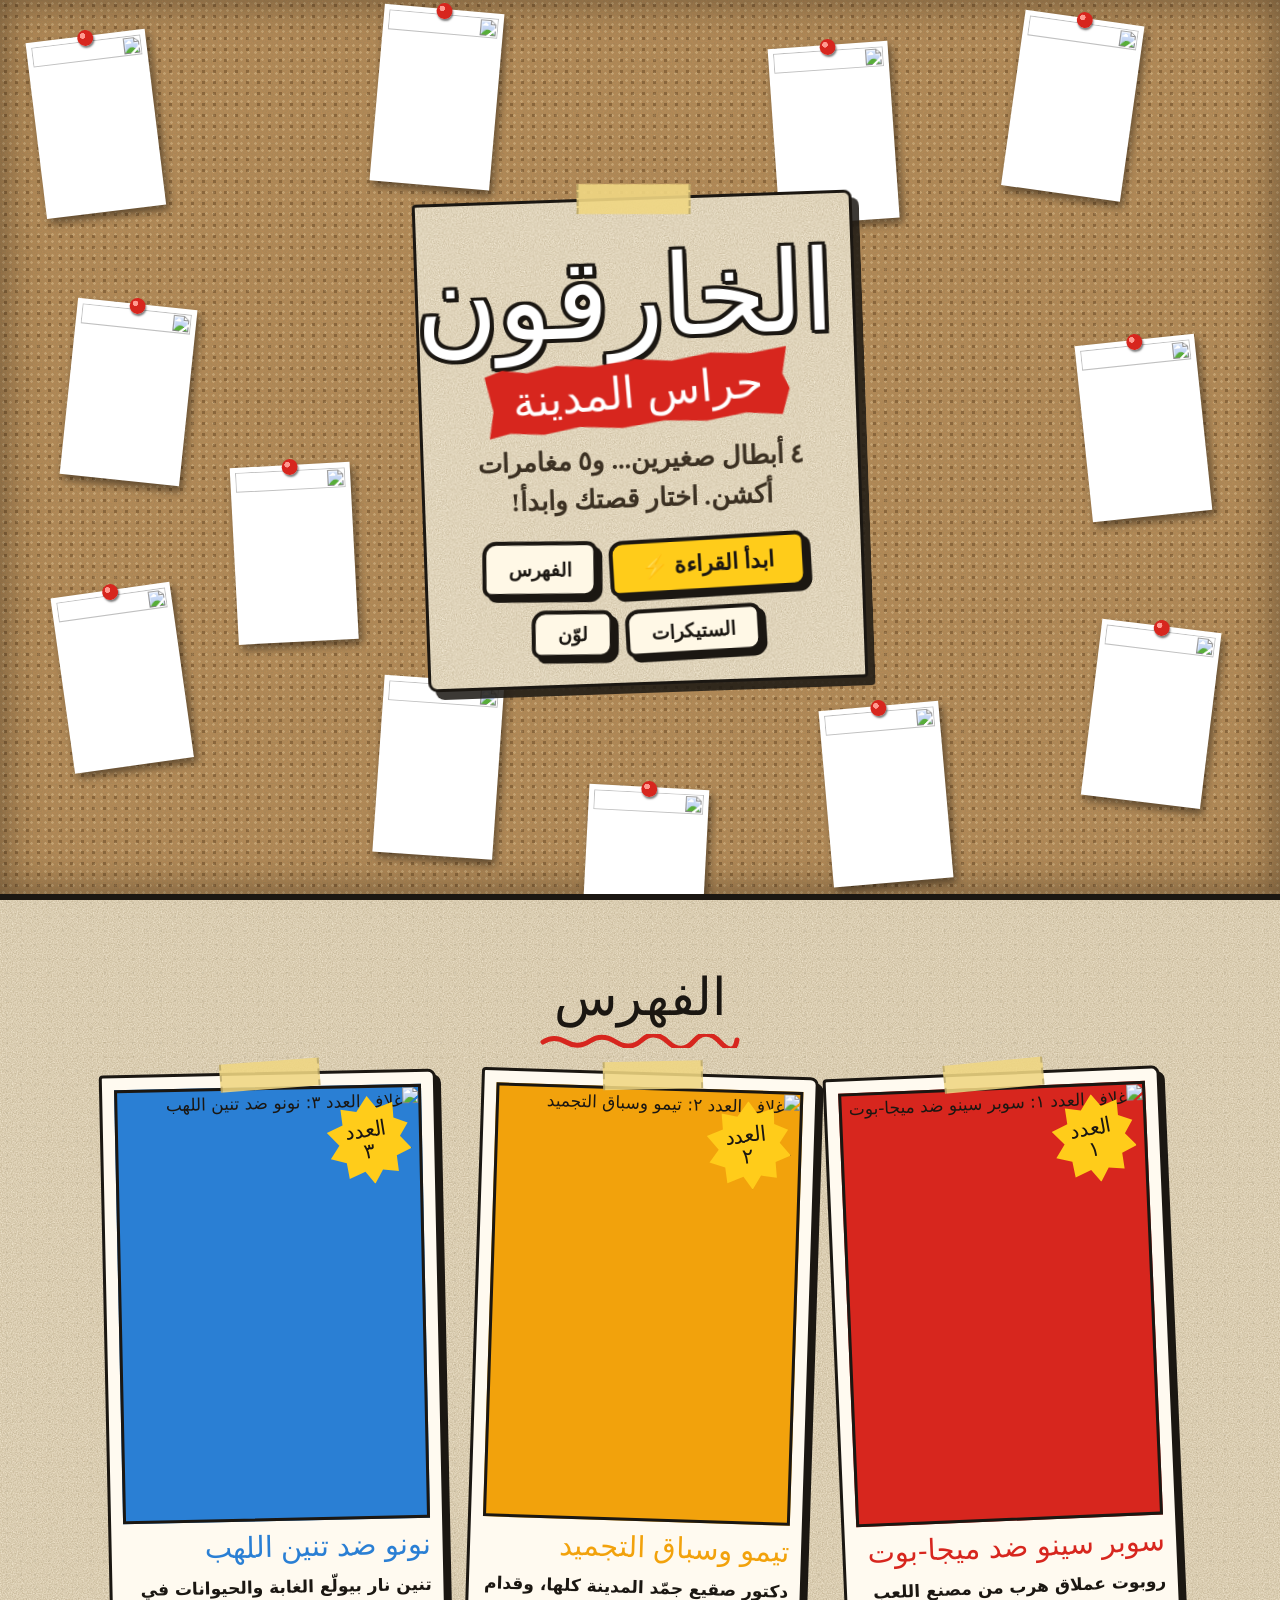
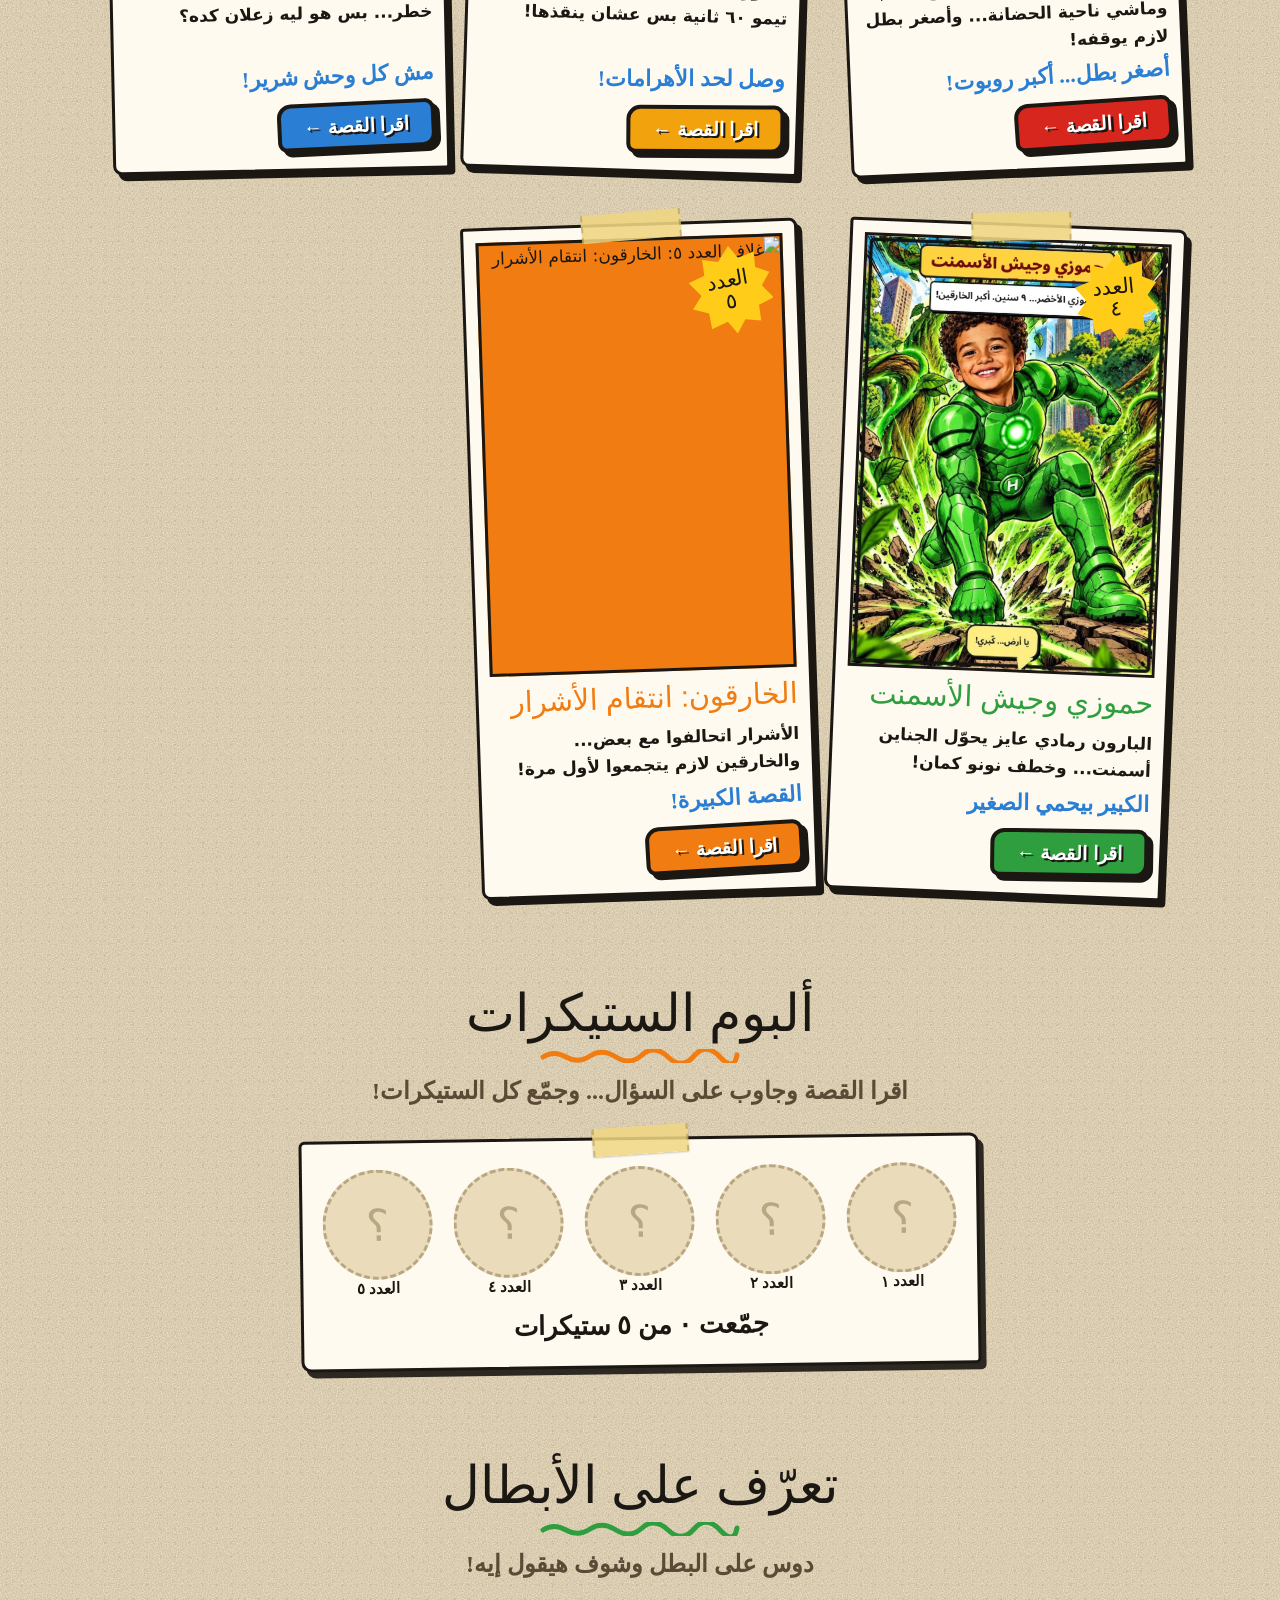
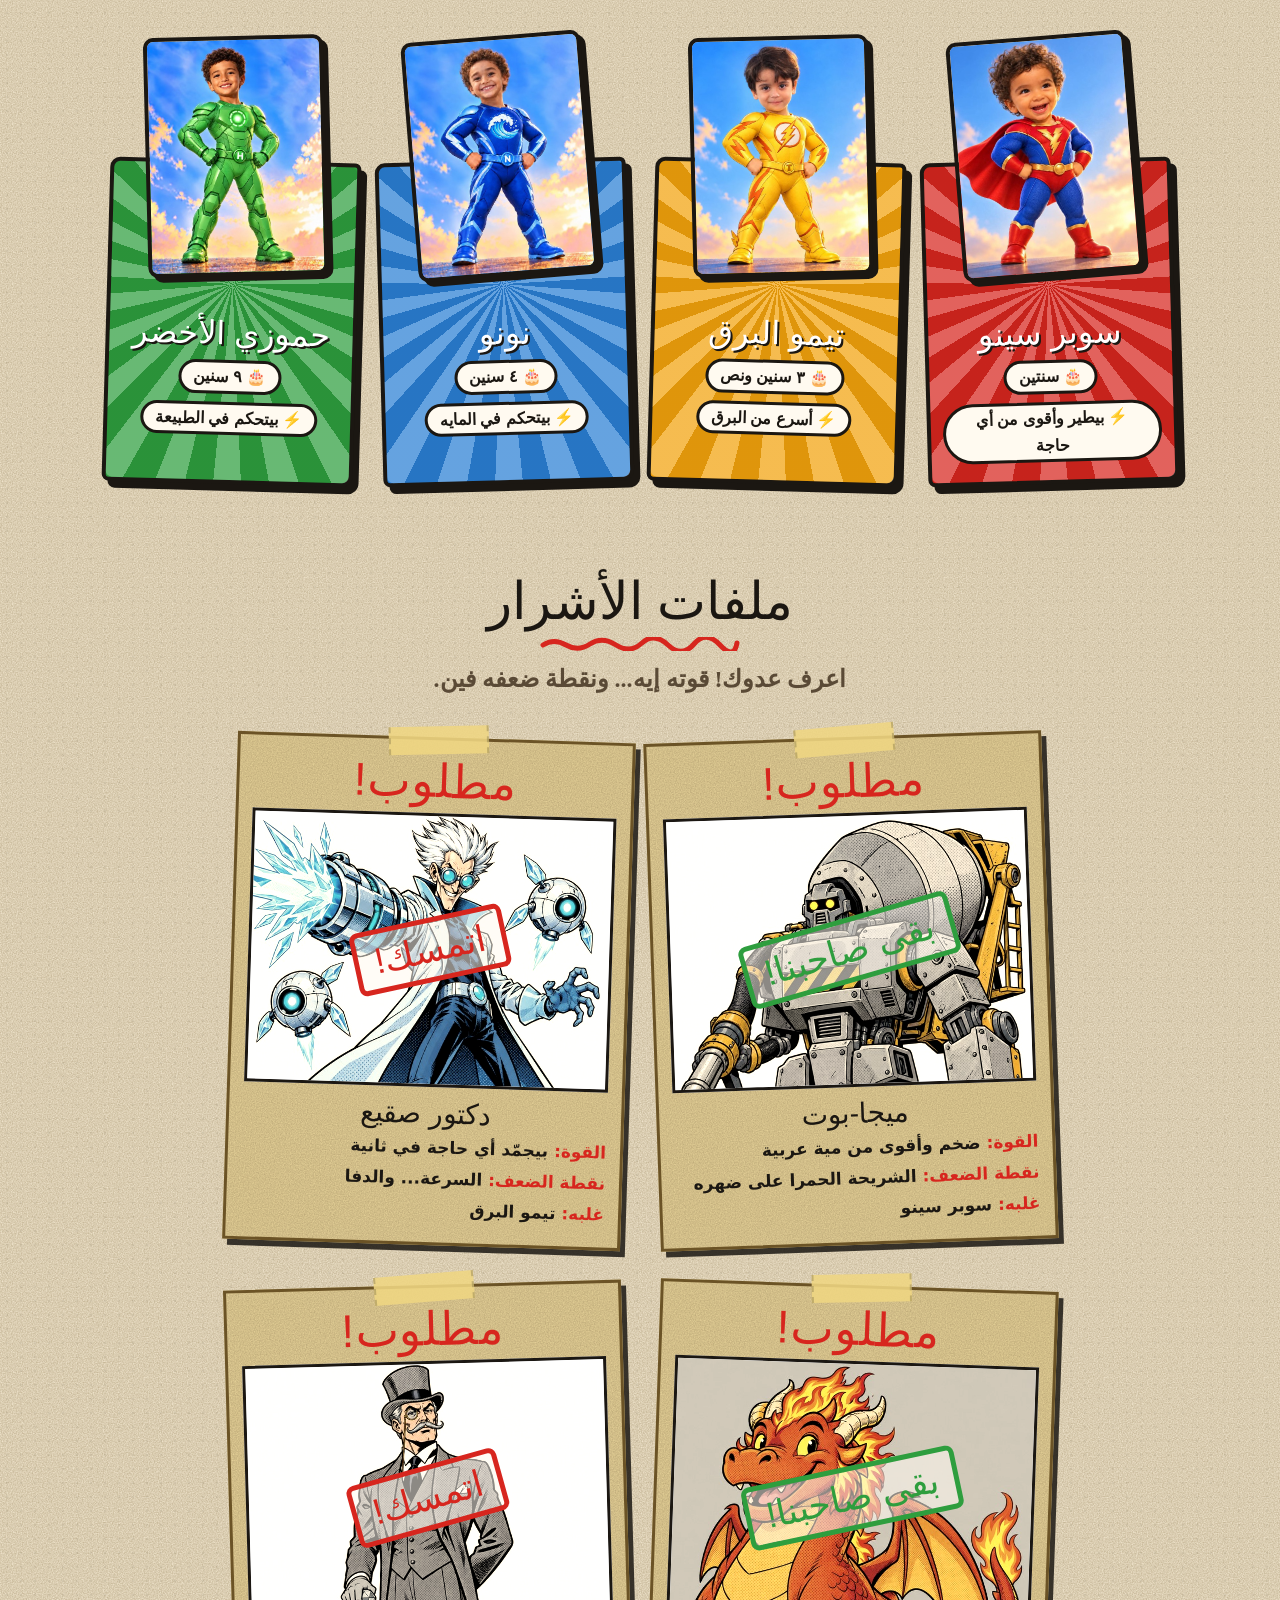
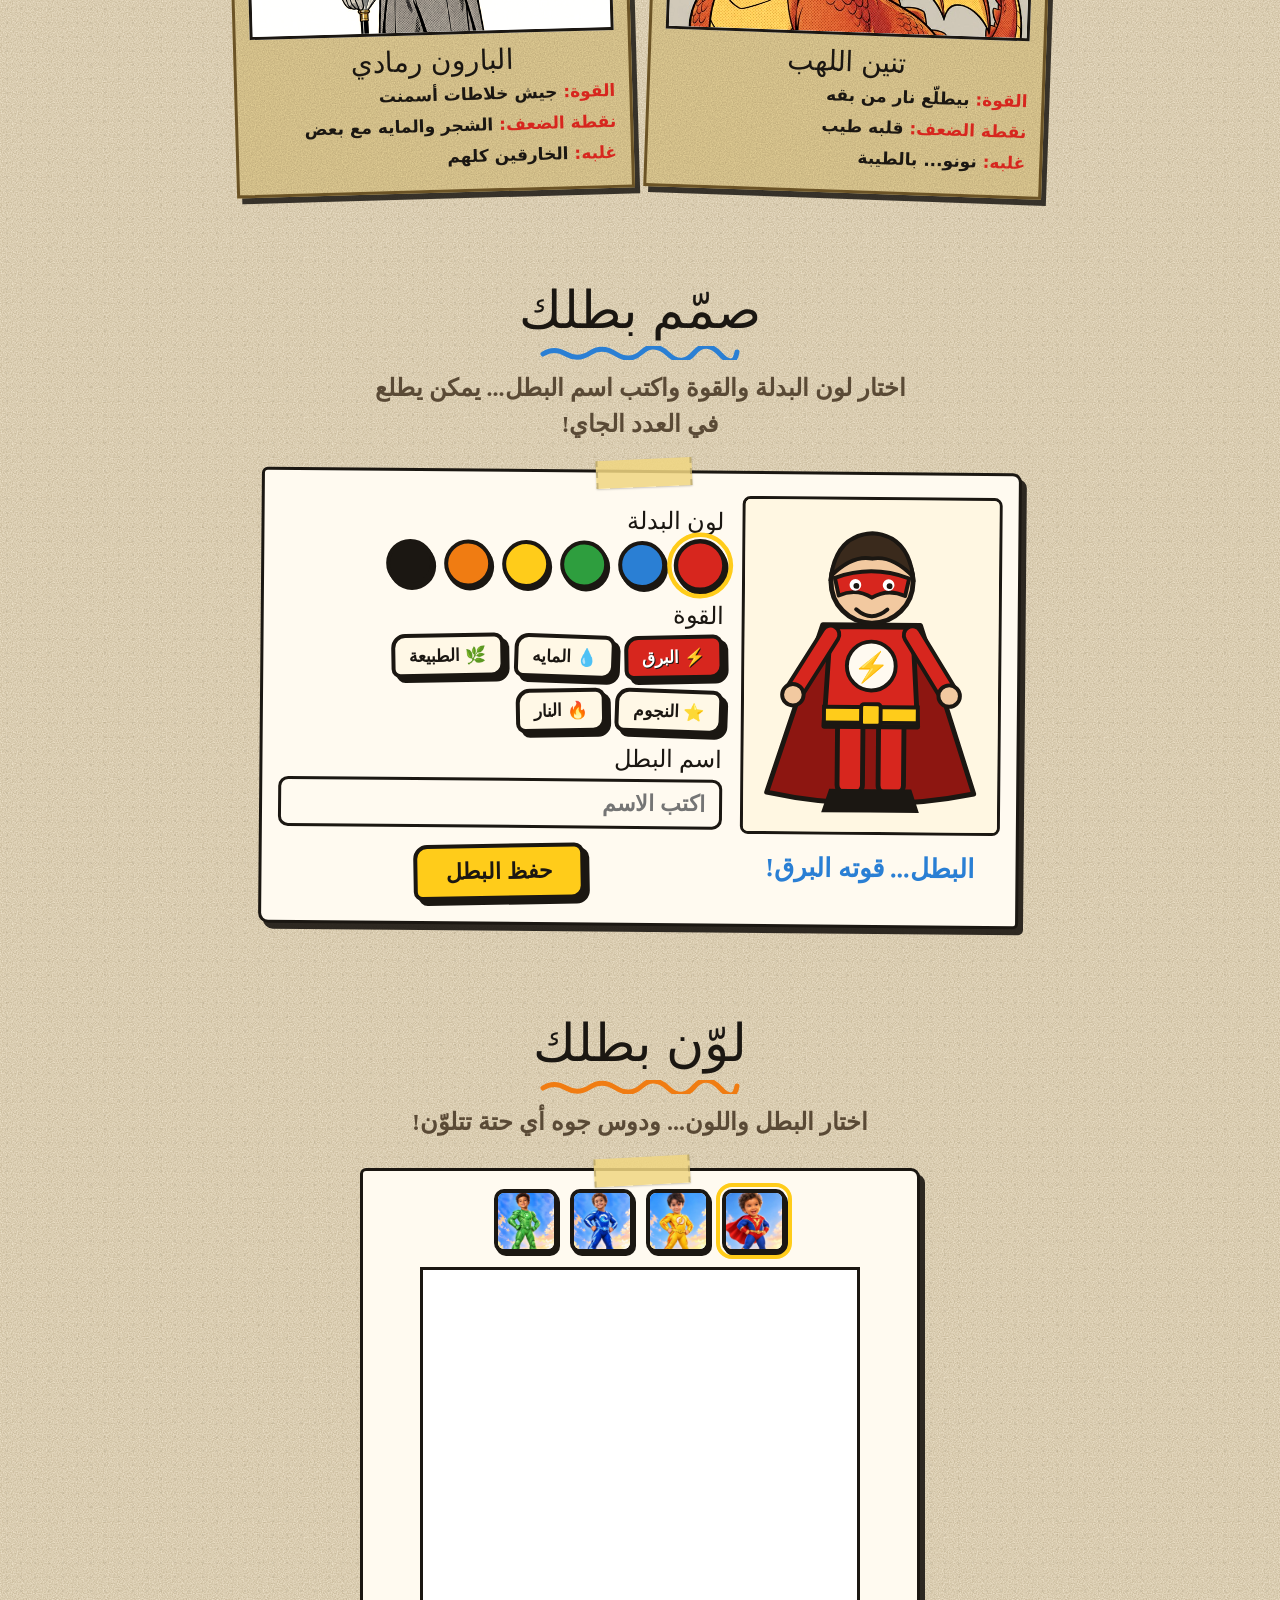
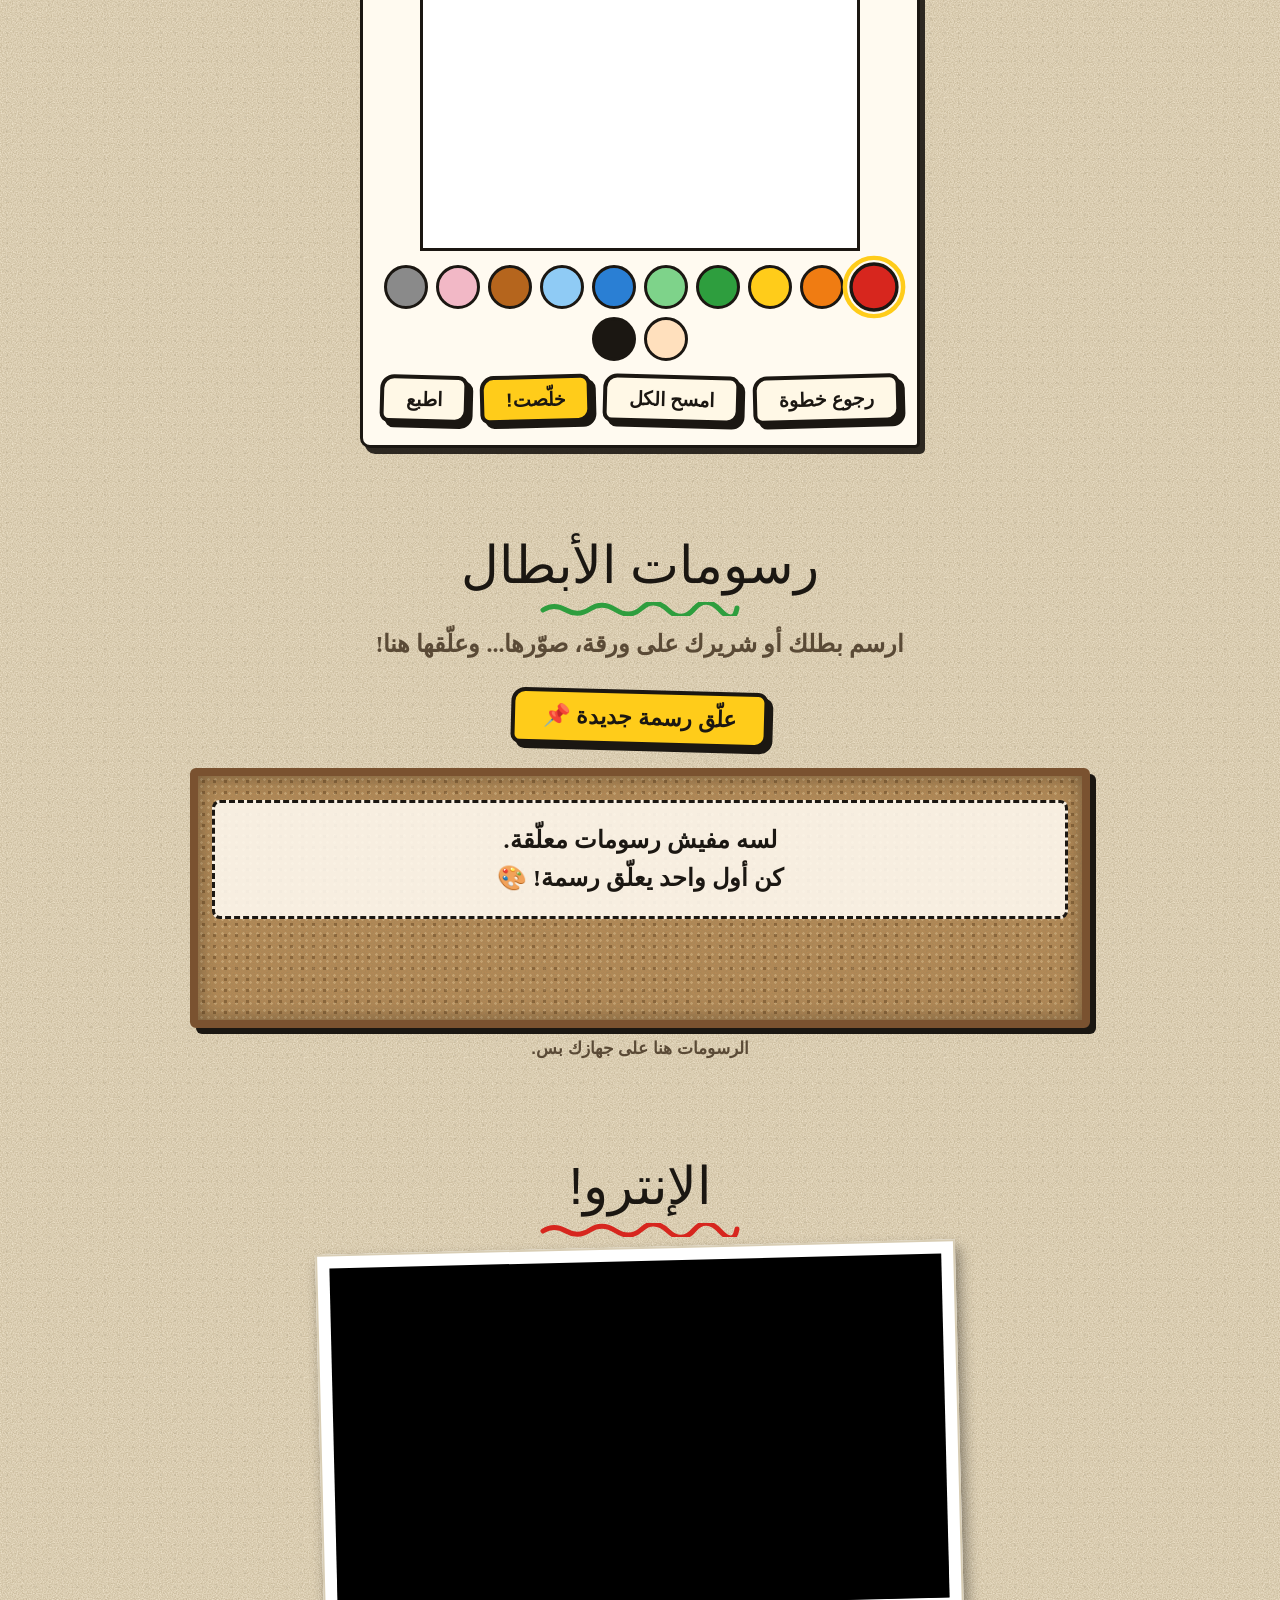
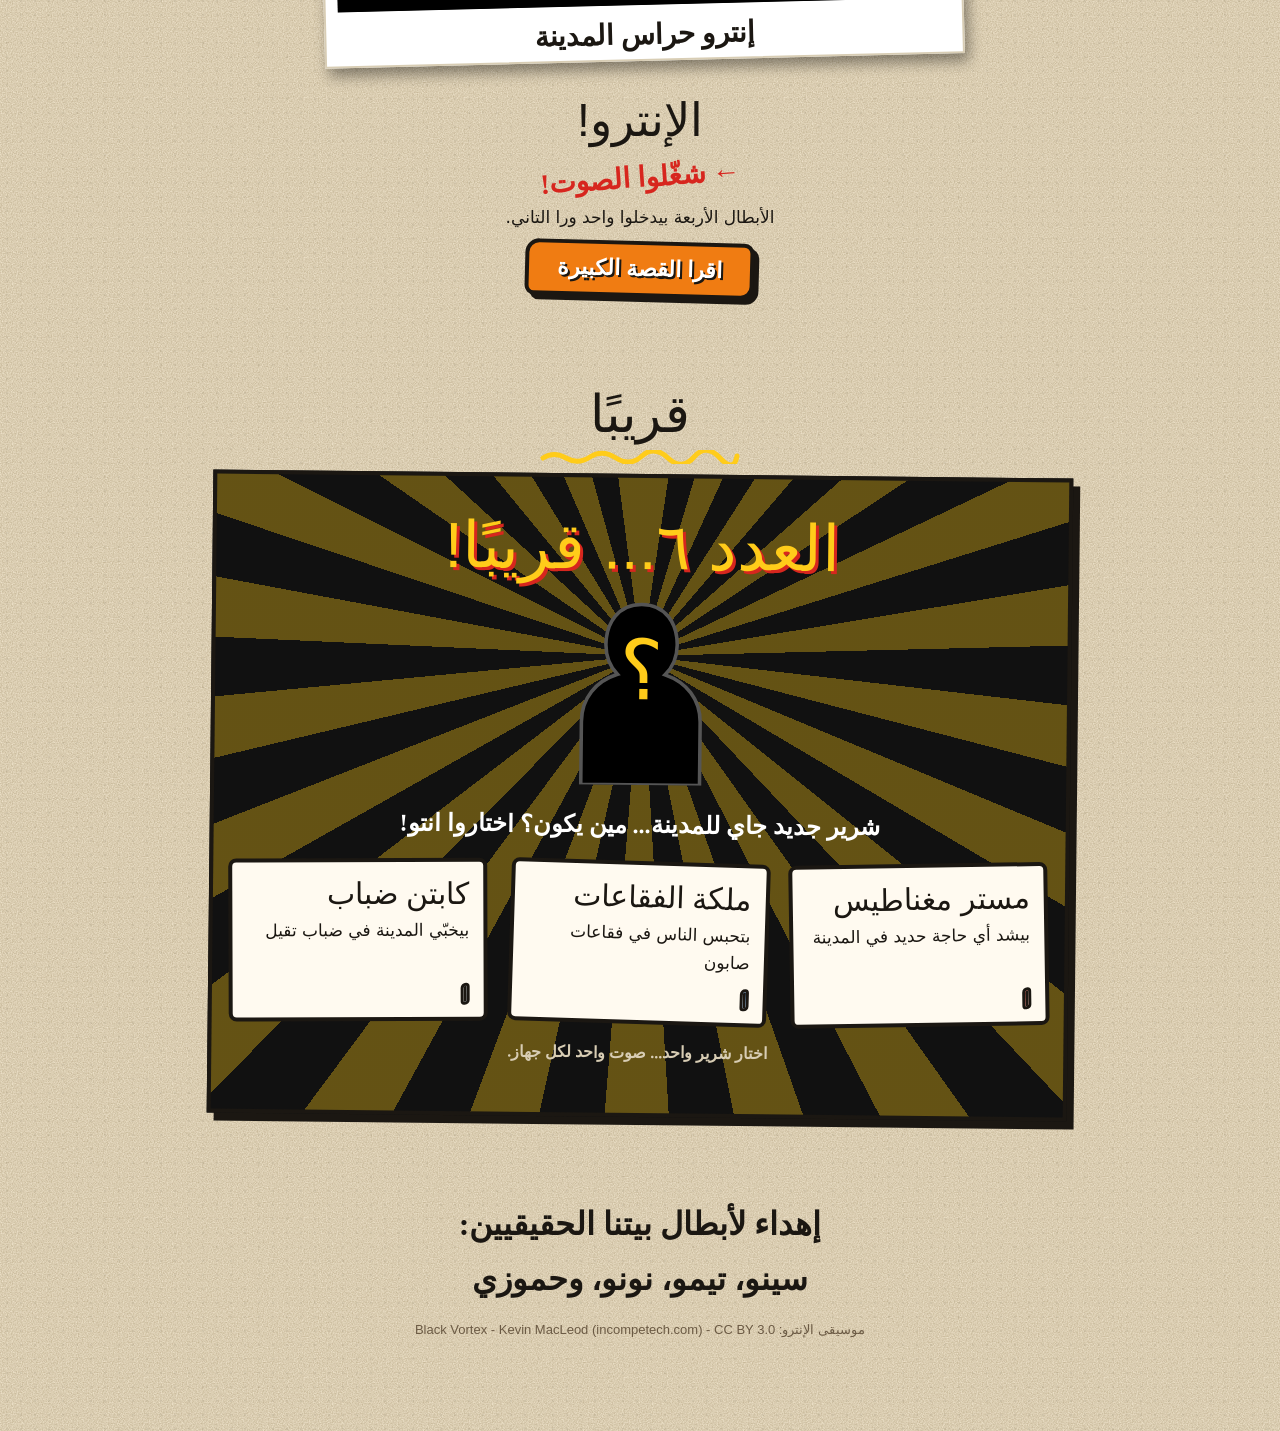
==== index.html @ ff0ba072 "Add cert.js script to index.html" ====
<!doctype html>
<html lang="ar" dir="rtl">
<head>
<meta charset="utf-8">
<meta name="viewport" content="width=device-width, initial-scale=1, viewport-fit=cover">
<title>الخارقون — حراس المدينة</title>
<meta name="description" content="قصص مصوّرة عن الأبطال الخارقين الصغيرين اللي بيحموا المدينة">
<meta name="theme-color" content="#d7261e">
<link rel="manifest" href="/manifest.webmanifest">
<link rel="icon" href="/icon-192.png">
<link rel="apple-touch-icon" href="/apple-touch-icon.png">
<meta name="apple-mobile-web-app-capable" content="yes">
<meta name="mobile-web-app-capable" content="yes">
<meta name="apple-mobile-web-app-title" content="الخارقون">
<meta property="og:title" content="الخارقون — حراس المدينة">
<meta property="og:description" content="٤ أبطال صغيرين... و٥ مغامرات أكشن. اختار قصتك وابدأ!">
<meta property="og:image" content="/assets/poster.jpg">
<link rel="stylesheet" href="/assets/fonts/fonts.css">
<link rel="stylesheet" href="/style.css">
</head>
<body>
<div id="loading" class="sticker-load">بنجهّز القصص...</div>
<div id="app"></div>
<div id="trans" aria-hidden="true"></div>
<div id="modal" class="modal" hidden></div>
<div id="print-area" aria-hidden="true"></div>
<noscript><p style="padding:20px;font:20px sans-serif">الموقع محتاج JavaScript عشان يشتغل.</p></noscript>
<script src="/config.js"></script>
<script src="/app.js"></script>
<script src="/cert.js"></script>
</body>
</html>
---- style.css ----
:root { --paper:#f4e9d2; --ink:#1b1712; --red:#d7261e; --yellow:#ffcc1a; --blue:#2a7fd4; --green:#2e9e3e; --orange:#f07c12; --cork:#b88a55; --c:#d7261e;
  --grain: url("data:image/svg+xml;utf8,<svg xmlns='http://www.w3.org/2000/svg' width='160' height='160'><filter id='n'><feTurbulence type='fractalNoise' baseFrequency='.8' numOctaves='2' stitchTiles='stitch'/><feColorMatrix values='0 0 0 0 .3  0 0 0 0 .22  0 0 0 0 .1  0 0 0 .55 0'/></filter><rect width='160' height='160' filter='url(%23n)'/></svg>"); }
* { box-sizing: border-box; -webkit-tap-highlight-color: transparent; }
html, body { margin: 0; background: var(--paper); }
body { color: var(--ink); font: 500 17px/1.6 'Cairo', system-ui, sans-serif; overflow-x: hidden; direction: rtl; }
#app { position: relative; min-height: 100vh; overflow-x: hidden; background-color: var(--paper); background-image: var(--grain), radial-gradient(rgba(27,23,18,.07) 1.4px, transparent 1.6px); background-size: 160px 160px, 14px 14px; }
h1, h2, h3, p { margin: 0; }
img { display: block; max-width: 100%; height: auto; }
h1, h2, h3, .ttl, .lalezar { font-family: 'Lalezar', 'Cairo', sans-serif; font-weight: 400; }
.hand { font-family: 'Aref Ruqaa', 'Cairo', serif; font-weight: 700; }
.sticker-load { position: fixed; z-index: 9999; left: 50%; top: 40%; transform: translateX(-50%) rotate(-4deg); background: var(--yellow); border: 4px solid var(--ink); box-shadow: 5px 5px 0 var(--ink); padding: 14px 26px; font: 400 28px 'Lalezar', sans-serif; transition: opacity .4s; }
.sticker-load.done { opacity: 0; pointer-events: none; }

/* sticker buttons */
.btn { display: inline-flex; align-items: center; justify-content: center; gap: 6px; min-height: 48px; min-width: 48px; padding: 8px 22px; background: var(--yellow); color: var(--ink); border: 4px solid var(--ink); border-radius: 14px 10px 13px 9px; box-shadow: 5px 5px 0 var(--ink); font: 900 19px 'Cairo', sans-serif; text-decoration: none; cursor: pointer; transform: rotate(-1.5deg); transition: transform .1s, box-shadow .1s; touch-action: manipulation; }
.btn:nth-child(even) { transform: rotate(1.5deg); }
.btn:active { transform: translate(4px, 4px) rotate(0); box-shadow: 1px 1px 0 var(--ink); }
.btn.cream { background: #fff8e6; }
.btn.big { font-size: 22px; min-height: 56px; padding: 10px 28px; }
.btn.col { background: var(--c); color: #fff; text-shadow: 2px 2px 0 var(--ink); }
.btn[disabled] { opacity: .4; cursor: default; }
.btn.sm { min-height: 44px; font-size: 16px; padding: 4px 14px; }

/* common scrapbook */
.sec { position: relative; padding: 64px 16px 20px; max-width: 1100px; margin: 0 auto; }
.sec h2 { text-align: center; font-size: clamp(34px, 9vw, 52px); line-height: 1.3; color: var(--ink); }
.wob { display: block; width: min(220px, 60%); height: 14px; margin: 2px auto 10px; }
.sub { text-align: center; font: 700 clamp(19px, 5vw, 24px)/1.5 'Aref Ruqaa', serif; color: #5a4a36; margin: 0 auto 28px; max-width: 560px; }
.tape, .pin { position: relative; }
.tape::before { content: ''; position: absolute; top: -14px; left: 50%; width: 92px; height: 28px; margin-left: -46px; background: rgba(240, 214, 130, .85); border-left: 2px dashed rgba(0,0,0,.18); border-right: 2px dashed rgba(0,0,0,.18); transform: rotate(-3deg); z-index: 3; box-shadow: 0 1px 2px rgba(0,0,0,.2); }
.pin::after { content: ''; position: absolute; top: -10px; left: 50%; width: 22px; height: 22px; margin-left: -11px; border-radius: 50%; background: radial-gradient(circle at 35% 35%, #ff9a90 0 18%, #d7261e 20% 70%, #7d120d 100%); box-shadow: 2px 3px 3px rgba(0,0,0,.4); z-index: 3; }
.pin.blue::after { background: radial-gradient(circle at 35% 35%, #9cc8f5 0 18%, #2a7fd4 20% 70%, #174a85 100%); }
.paper { background: #fffaf0; border: 3px solid var(--ink); border-radius: 6px 9px 5px 10px; box-shadow: 5px 6px 0 rgba(27,23,18,.9); }
.corkboard { background-color: var(--cork); background-image: radial-gradient(rgba(70,40,10,.35) 1.5px, transparent 2px), radial-gradient(rgba(255,235,190,.25) 1px, transparent 1.6px), var(--grain); background-size: 11px 11px, 7px 7px, 160px 160px; border: 8px solid #7a5230; border-radius: 6px; box-shadow: inset 0 0 20px rgba(0,0,0,.35), 6px 6px 0 var(--ink); }

/* hero */
.hero { position: relative; min-height: 100vh; min-height: 100svh; display: flex; align-items: center; justify-content: center; overflow: hidden; padding: 24px 12px 36px; border-bottom: 6px solid var(--ink); }
.hero.corkboard { border-width: 0 0 6px; border-radius: 0; box-shadow: inset 0 0 40px rgba(0,0,0,.4); }
.poster { position: absolute; width: 120px; background: #fff; padding: 5px 5px 16px; box-shadow: 3px 5px 8px rgba(0,0,0,.45); animation: sway 5s ease-in-out infinite alternate; transform-origin: 50% 8px; }
.poster img { width: 100%; aspect-ratio: 800/1135; object-fit: cover; }
.poster::after { content: ''; position: absolute; top: -6px; left: 50%; width: 16px; height: 16px; margin-left: -8px; border-radius: 50%; background: radial-gradient(circle at 35% 35%, #ff9a90 0 18%, #d7261e 20% 70%, #7d120d 100%); box-shadow: 1px 2px 2px rgba(0,0,0,.5); }
@keyframes sway { from { transform: rotate(var(--r)); } to { transform: rotate(calc(var(--r) + 2.5deg)); } }
.hcard { position: relative; z-index: 2; width: min(100%, 440px); background: #fbf2de; border: 3px solid var(--ink); padding: 34px 18px 26px; text-align: center; transform: rotate(-2deg); box-shadow: 7px 8px 0 rgba(27,23,18,.85); animation: slam .9s cubic-bezier(.2,1.4,.4,1) both; border-radius: 4px 8px 4px 9px; background-image: var(--grain); }
.hcard::before { content: ''; position: absolute; top: -16px; left: 50%; width: 110px; height: 30px; margin-left: -55px; background: rgba(240,214,130,.9); border-left: 2px dashed rgba(0,0,0,.2); border-right: 2px dashed rgba(0,0,0,.2); transform: rotate(2deg); }
@keyframes slam { 0% { transform: scale(3) rotate(-8deg); opacity: 0; } 55% { transform: scale(.92) rotate(-2deg); opacity: 1; } 75% { transform: scale(1.05) rotate(-2deg); } 100% { transform: scale(1) rotate(-2deg); } }
.hcard h1 { font-size: clamp(68px, 22vw, 112px); line-height: 1.15; color: #fff; -webkit-text-stroke: 0; text-shadow: 4px 4px 0 var(--ink), -3px -3px 0 var(--ink), 3px -3px 0 var(--ink), -3px 3px 0 var(--ink), 0 4px 0 var(--ink), 4px 0 0 var(--ink), -4px 0 0 var(--ink), 0 -3px 0 var(--ink); }
.torn { display: inline-block; background: var(--red); color: #fff; padding: 2px 26px 4px; font: 400 clamp(30px, 9vw, 44px)/1.4 'Lalezar', sans-serif; transform: rotate(-3deg); clip-path: polygon(0 8%, 6% 0, 14% 7%, 24% 0, 36% 6%, 50% 0, 62% 7%, 75% 0, 88% 6%, 100% 0, 98% 40%, 100% 62%, 97% 100%, 85% 93%, 72% 100%, 58% 94%, 44% 100%, 30% 93%, 18% 100%, 7% 94%, 0 100%, 2% 60%); margin-top: -4px; }
.tag { margin: 14px 0 20px; font: 700 clamp(21px, 5.6vw, 26px)/1.5 'Aref Ruqaa', serif; color: #3c3123; }
.hbtns { display: flex; flex-wrap: wrap; gap: 14px 12px; justify-content: center; }

/* index cards */
.cards { display: grid; gap: 52px 28px; grid-template-columns: 1fr; padding-top: 14px; max-width: 460px; margin: 0 auto; }
@media (min-width: 700px) { .cards { grid-template-columns: 1fr 1fr; max-width: none; } }
@media (min-width: 1000px) { .cards { grid-template-columns: repeat(3, 1fr); } }
.card { position: relative; background: #fffaf0; border: 3px solid var(--ink); border-radius: 4px 8px 4px 9px; box-shadow: 5px 6px 0 var(--ink); padding: 12px 12px 18px; opacity: 0; transform: translateY(60px) rotate(var(--rot)); transition: opacity .6s, transform .7s cubic-bezier(.2,1.2,.4,1); display: flex; flex-direction: column; gap: 8px; }
.card.in { opacity: 1; transform: rotate(var(--rot)); }
.card::before { content: ''; position: absolute; top: -14px; left: 50%; width: 96px; height: 28px; margin-left: -48px; background: rgba(240,214,130,.88); border-left: 2px dashed rgba(0,0,0,.18); border-right: 2px dashed rgba(0,0,0,.18); transform: rotate(-3deg); z-index: 4; }
.cover { position: relative; border: 3px solid var(--ink); background: var(--c); overflow: hidden; cursor: pointer; }
.cover img { width: 100%; aspect-ratio: 800/1135; object-fit: cover; }
.word { position: absolute; top: 42%; left: 50%; transform: translate(-50%, -50%) scale(0) rotate(-12deg); font: 400 clamp(60px, 18vw, 84px)/1 'Lalezar', sans-serif; color: #fff; text-shadow: 3px 3px 0 var(--ink), -2px -2px 0 var(--ink), 2px -2px 0 var(--ink), -2px 2px 0 var(--ink); white-space: nowrap; pointer-events: none; transition: transform .3s cubic-bezier(.2,1.6,.4,1); }
.cover.pop .word { transform: translate(-50%, -50%) scale(1) rotate(-12deg); }
.starburst { position: absolute; top: 8px; right: 8px; width: 88px; height: 88px; display: flex; align-items: center; justify-content: center; pointer-events: none; z-index: 2; }
.starburst::before { content: ''; position: absolute; inset: 0; background: var(--yellow); clip-path: polygon(50% 0, 61% 14%, 79% 7%, 80% 25%, 96% 31%, 87% 46%, 100% 60%, 83% 68%, 85% 86%, 67% 84%, 58% 100%, 47% 86%, 29% 94%, 26% 76%, 8% 71%, 18% 56%, 4% 41%, 22% 33%, 20% 15%, 38% 18%); filter: drop-shadow(2px 2px 0 var(--ink)); }
.starburst b { position: relative; font: 400 21px/1 'Lalezar', sans-serif; text-align: center; transform: rotate(-8deg); max-width: 58px; }
.stamp-done { position: absolute; bottom: 14px; left: 8px; z-index: 3; color: var(--green); border: 4px solid var(--green); border-radius: 8px; padding: 0 12px; font: 400 28px/1.5 'Lalezar', sans-serif; transform: rotate(-12deg) scale(0); background: rgba(255,250,240,.85); transition: transform .35s cubic-bezier(.2,1.8,.4,1); }
.stamp-done.on { transform: rotate(-12deg) scale(1); }
.card h3 { font-size: 29px; line-height: 1.3; color: var(--c); }
.blurb { font-weight: 700; flex: 1; }
.note { font: 700 22px/1.4 'Aref Ruqaa', serif; color: var(--blue); transform: rotate(-1.5deg); }
.card .btn { align-self: flex-start; }

/* album */
.album { max-width: 680px; margin: 0 auto; padding: 26px 16px 24px; transform: rotate(-.8deg); }
.slots { display: grid; grid-template-columns: repeat(3, 1fr); gap: 14px; justify-items: center; }
@media (min-width: 560px) { .slots { grid-template-columns: repeat(5, 1fr); } }
.slot { width: 100%; max-width: 110px; text-align: center; font: 700 15px 'Cairo', sans-serif; }
.slot .disc { width: 100%; aspect-ratio: 1; border-radius: 50%; border: 3px dashed #b9a784; background: #eadcbb; display: flex; align-items: center; justify-content: center; font: 400 44px 'Lalezar', sans-serif; color: #b9a784; overflow: hidden; position: relative; }
.slot.got .disc { border: 4px solid var(--ink); border-style: solid; background: var(--c); box-shadow: 3px 3px 0 var(--ink); }
.slot.got img { width: 100%; height: 100%; object-fit: cover; object-position: 50% 18%; }
.slot.got.fresh .disc { animation: popin .7s cubic-bezier(.2,1.8,.4,1); }
@keyframes popin { 0% { transform: scale(0) rotate(-40deg); } 100% { transform: none; } }
.prog { text-align: center; font: 700 26px 'Aref Ruqaa', serif; margin-top: 16px; }
.cert { max-width: 720px; margin: 28px auto 0; padding: 12px; background: #fffaf0; border: 4px solid var(--ink); box-shadow: 6px 7px 0 var(--ink); transform: rotate(.8deg); }
.cert-in { border: 3px double var(--red); outline: 2px solid var(--ink); outline-offset: -9px; padding: 28px 16px 24px; text-align: center; position: relative; }
.cert h3 { font-size: 38px; color: var(--red); }
.cert p { font: 700 22px/1.7 'Aref Ruqaa', serif; }
.cert input { display: block; margin: 8px auto; width: min(100%, 360px); font: 700 34px 'Aref Ruqaa', serif; text-align: center; border: 0; border-bottom: 3px dashed var(--ink); background: transparent; color: var(--blue); min-height: 54px; }
.cglogo { width: fit-content; margin: 14px auto 8px; display: flex; align-items: stretch; background: var(--ink); padding: 12px 16px; box-shadow: 4px 4px 0 rgba(27,23,18,.25); transform: rotate(-1.2deg); }
.cglogo-w { display: flex; align-items: center; font: 400 46px/1.15 'Lalezar', sans-serif; color: #fff; border-top: 3px solid #fff; border-bottom: 3px solid #fff; padding: 0 6px; }
.cglogo-b { display: flex; align-items: center; font: 400 26px/1.15 'Lalezar', sans-serif; color: #fff; background: var(--red); padding: 0 10px; margin-inline-start: 12px; }

/* heroes */
.heroes { display: grid; gap: 150px 22px; grid-template-columns: 1fr; padding-top: 150px; max-width: 420px; margin: 0 auto; }
@media (min-width: 700px) { .heroes { grid-template-columns: 1fr 1fr; max-width: none; } }
@media (min-width: 1000px) { .heroes { grid-template-columns: repeat(4, 1fr); } }
.hc { position: relative; display: flex; flex-direction: column; align-items: center; gap: 8px; padding: 150px 12px 18px; background: var(--c); border: 4px solid var(--ink); border-radius: 10px 6px 11px 7px; box-shadow: 6px 7px 0 var(--ink); color: #fff; font: inherit; cursor: pointer; text-align: center; min-height: 220px; overflow: visible; }
.hc:nth-child(odd) { transform: rotate(-1.6deg); } .hc:nth-child(even) { transform: rotate(1.6deg); }
.rays { position: absolute; inset: 0; border-radius: 6px; overflow: hidden; background: repeating-conic-gradient(from 0deg at 50% 38%, rgba(255,255,255,.28) 0 8deg, rgba(0,0,0,.08) 8deg 16deg); }
.himg { position: absolute; top: -128px; left: 50%; width: 180px; margin-left: -90px; aspect-ratio: 560/746; object-fit: cover; border: 4px solid var(--ink); border-radius: 10px; box-shadow: 5px 5px 0 var(--ink); background: #fff; transform: rotate(-3deg); transition: transform .3s; }
.hc.on .himg { animation: jump .7s; }
@keyframes jump { 0%,100% { transform: translateY(0) rotate(-3deg); } 40% { transform: translateY(-30px) rotate(4deg) scale(1.05); } }
.bubble { position: absolute; top: -178px; left: 50%; z-index: 4; transform: translate(-50%, 8px) scale(0); transform-origin: bottom center; background: #fff; color: var(--ink); border: 3px solid var(--ink); border-radius: 50% 48% 52% 46% / 60% 55% 45% 50%; padding: 6px 18px; font: 700 22px/1.3 'Aref Ruqaa', serif; white-space: nowrap; box-shadow: 3px 4px 0 var(--ink); transition: transform .25s cubic-bezier(.2,1.6,.4,1); }
.bubble::after { content: ''; position: absolute; bottom: -14px; left: 50%; margin-left: -8px; border: 8px solid transparent; border-top: 14px solid var(--ink); }
.hc.on .bubble { transform: translate(-50%, 0) scale(1); }
.hname { position: relative; font: 400 32px/1.2 'Lalezar', sans-serif; text-shadow: 2px 2px 0 var(--ink); }
.chip { position: relative; background: #fffaf0; color: var(--ink); border: 3px solid var(--ink); border-radius: 999px; padding: 0 12px; font: 700 16px/1.7 'Cairo', sans-serif; }

/* villains */
.wanted-grid { display: grid; gap: 40px 24px; grid-template-columns: 1fr; max-width: 420px; margin: 0 auto; padding-top: 12px; }
@media (min-width: 700px) { .wanted-grid { grid-template-columns: 1fr 1fr; max-width: 820px; } }
.wanted { position: relative; padding: 16px 14px 18px; background: #e8d49a; background-image: var(--grain); border: 3px solid #6b5326; box-shadow: 5px 6px 0 rgba(27,23,18,.85); transform: rotate(var(--rot)); text-align: center; }
.wanted::before { content: ''; position: absolute; top: -14px; left: 50%; width: 96px; height: 28px; margin-left: -48px; background: rgba(240,214,130,.88); border-left: 2px dashed rgba(0,0,0,.18); border-right: 2px dashed rgba(0,0,0,.18); transform: rotate(-3deg); z-index: 4; }
.wanted h3 { font-size: 46px; line-height: 1.1; color: var(--red); letter-spacing: 1px; }
.pic { position: relative; border: 3px solid var(--ink); margin: 6px 0 10px; overflow: hidden; background: #fff; }
.pic img { width: 100%; aspect-ratio: 4/3; object-fit: cover; filter: sepia(.35) contrast(1.05); }
.vstamp { position: absolute; left: 50%; top: 50%; transform: translate(-50%, -50%) rotate(-14deg) scale(0); border: 5px solid; border-radius: 8px; padding: 0 16px; font: 400 36px/1.5 'Lalezar', sans-serif; white-space: nowrap; background: rgba(255,250,240,.55); transition: transform .4s cubic-bezier(.2,1.8,.4,1); }
.wanted.in .vstamp { transform: translate(-50%, -50%) rotate(-14deg) scale(1); }
.vstamp.g { color: var(--green); border-color: var(--green); } .vstamp.r { color: var(--red); border-color: var(--red); }
.wanted h4 { margin: 0; font: 400 28px 'Lalezar', sans-serif; }
.vrow { text-align: right; font-weight: 700; margin-top: 4px; }
.vrow span { color: var(--red); font-weight: 900; }

/* designer */
.designer { display: grid; gap: 18px; max-width: 760px; margin: 0 auto; padding: 22px 16px; transform: rotate(.5deg); }
@media (min-width: 680px) { .designer { grid-template-columns: 260px 1fr; align-items: start; } }
.dview { text-align: center; }
.dview svg { width: min(260px, 70vw); height: auto; background: #fff7e2; border: 3px solid var(--ink); border-radius: 8px; }
.dline { font: 700 26px/1.4 'Aref Ruqaa', serif; color: var(--blue); margin-top: 8px; min-height: 40px; }
.dctl h4 { margin: 12px 0 6px; font: 400 24px 'Lalezar', sans-serif; }
.sw { display: flex; flex-wrap: wrap; gap: 10px; }
.sw button { width: 48px; height: 48px; border-radius: 50%; border: 4px solid var(--ink); box-shadow: 2px 3px 0 var(--ink); cursor: pointer; padding: 0; }
.sw button.on { outline: 4px solid var(--yellow); outline-offset: 2px; transform: scale(1.1); }
.pw { display: flex; flex-wrap: wrap; gap: 10px; }
.pw .btn { font-size: 17px; }
.pw .btn.on { background: var(--red); color: #fff; text-shadow: 1px 1px 0 var(--ink); }
.field { width: 100%; min-height: 50px; font: 700 22px 'Cairo', sans-serif; padding: 6px 14px; border: 3px solid var(--ink); border-radius: 10px; background: #fffaf0; color: var(--ink); }

/* coloring */
.colwrap { max-width: 560px; margin: 0 auto; padding: 18px 14px 22px; }
.thumbs { display: flex; gap: 12px; justify-content: center; margin-bottom: 14px; flex-wrap: wrap; }
.thumbs button { width: 64px; height: 64px; padding: 0; border: 4px solid var(--ink); border-radius: 10px; background: #fff; cursor: pointer; overflow: hidden; box-shadow: 2px 3px 0 var(--ink); }
.thumbs button.on { outline: 4px solid var(--yellow); outline-offset: 2px; }
.thumbs img { width: 100%; height: 100%; object-fit: cover; object-position: 50% 15%; }
.canv { width: 100%; max-width: 440px; margin: 0 auto 14px; display: block; border: 3px solid var(--ink); background: #fff; touch-action: manipulation; cursor: crosshair; }
.crayons { display: flex; flex-wrap: wrap; gap: 8px; justify-content: center; margin-bottom: 14px; }
.crayons button { width: 44px; height: 44px; border-radius: 50%; border: 3px solid var(--ink); padding: 0; cursor: pointer; }
.crayons button.on { outline: 4px solid var(--yellow); outline-offset: 2px; transform: scale(1.12); }
.row { display: flex; flex-wrap: wrap; gap: 12px; justify-content: center; }

/* drawings */
.board { padding: 24px 14px 30px; min-height: 260px; max-width: 900px; margin: 0 auto; display: grid; gap: 30px 18px; grid-template-columns: repeat(2, 1fr); align-content: start; }
@media (min-width: 700px) { .board { grid-template-columns: repeat(3, 1fr); } }
.dr { position: relative; background: #fff; padding: 7px 7px 10px; box-shadow: 3px 5px 8px rgba(0,0,0,.45); transform: rotate(var(--rot)); }
.dr img { width: 100%; aspect-ratio: 1; object-fit: cover; background: #eee; }
.dr .btn { margin-top: 6px; width: 100%; min-height: 44px; font-size: 15px; padding: 2px 8px; }
.empty { grid-column: 1/-1; text-align: center; font: 700 24px/1.6 'Aref Ruqaa', serif; background: rgba(255,250,240,.9); border: 3px dashed var(--ink); padding: 18px; border-radius: 8px; }
.stat { text-align: center; font: 700 17px 'Cairo', sans-serif; color: #5a4a36; margin: 10px auto; max-width: 520px; }

/* video */
.polaroid { max-width: 640px; margin: 0 auto; background: #fff; padding: 12px 12px 54px; border: 2px solid #d8cdb4; box-shadow: 4px 8px 14px rgba(0,0,0,.4); transform: rotate(-1.4deg); position: relative; }
.polaroid video { width: 100%; height: auto; aspect-ratio: 16/9; background: #000; display: block; }
.polaroid .cap { position: absolute; bottom: 8px; left: 0; right: 0; text-align: center; font: 700 28px 'Aref Ruqaa', serif; }
.vtxt { text-align: center; margin: 30px auto 0; max-width: 520px; display: flex; flex-direction: column; gap: 10px; align-items: center; }
.vtxt h2 { font-size: 46px; }
.arrow { font: 700 28px 'Aref Ruqaa', serif; color: var(--red); transform: rotate(-4deg); }

/* issue 6 */
.six { position: relative; margin: 0 auto; max-width: 860px; background: #111; color: #fff; padding: 28px 16px 30px; border: 4px solid var(--ink); box-shadow: 7px 8px 0 var(--ink); transform: rotate(.6deg); overflow: hidden; text-align: center; isolation: isolate; }
.rays6 { position: absolute; left: 50%; top: 28%; width: 1400px; height: 1400px; margin: -700px 0 0 -700px; background: repeating-conic-gradient(rgba(255,204,26,.35) 0 8deg, transparent 8deg 16deg); animation: spin 40s linear infinite; z-index: -1; }
@keyframes spin { to { transform: rotate(360deg); } }
.six h2 { font-size: clamp(40px, 11vw, 64px); color: var(--yellow); text-shadow: 3px 3px 0 var(--red); }
.sil { width: 150px; height: 190px; margin: 6px auto; }
.six p { font: 700 24px/1.5 'Aref Ruqaa', serif; margin: 8px auto 18px; max-width: 520px; }
.votes { display: grid; gap: 22px; grid-template-columns: 1fr; text-align: right; max-width: 420px; margin: 0 auto; }
@media (min-width: 760px) { .votes { grid-template-columns: repeat(3, 1fr); max-width: none; } }
.vc { position: relative; background: #fffaf0; color: var(--ink); border: 4px solid var(--ink); border-radius: 8px; padding: 14px 14px 12px; font: inherit; cursor: pointer; text-align: right; transform: rotate(var(--rot)); display: flex; flex-direction: column; gap: 6px; min-height: 150px; }
.vc h4 { margin: 0; font: 400 30px 'Lalezar', sans-serif; }
.vc.mine { outline: 5px solid var(--yellow); }
.mine-sticker { position: absolute; top: -16px; left: -10px; background: var(--yellow); color: var(--ink); border: 3px solid var(--ink); font: 400 22px 'Lalezar', sans-serif; padding: 0 14px; transform: rotate(-9deg); box-shadow: 2px 3px 0 var(--ink); }
.bar { height: 22px; border: 3px solid var(--ink); border-radius: 12px 8px 11px 7px; background: #eadcbb; overflow: hidden; margin-top: auto; }
.bar i { display: block; height: 100%; background: var(--c); width: 0; transition: width .8s cubic-bezier(.2,1,.4,1); border-right: 3px solid var(--ink); }
.pct { font: 700 20px 'Cairo', sans-serif; }

/* footer */
.foot { text-align: center; padding: 60px 20px 90px; font: 700 clamp(24px, 6vw, 32px)/1.7 'Aref Ruqaa', serif; }
.foot small { display: block; margin-top: 14px; font: 500 13px/1.6 'Cairo', sans-serif; color: #6b5a44; }
.ios { position: relative; max-width: 360px; margin: 20px auto 0; background: #fff2a8; border: 2px solid var(--ink); padding: 10px 14px; font: 700 20px/1.5 'Aref Ruqaa', serif; transform: rotate(-1.5deg); box-shadow: 3px 4px 0 rgba(0,0,0,.6); }
.ios::before { content: ''; position: absolute; top: -12px; left: 50%; width: 70px; height: 22px; margin-left: -35px; background: rgba(240,214,130,.9); transform: rotate(3deg); }

/* reader */
.reader { min-height: 100vh; min-height: 100dvh; display: flex; flex-direction: column; }
.bar-top { position: relative; z-index: 5; display: flex; align-items: center; gap: 8px; padding: 10px 10px 12px; background: var(--c); border-bottom: 4px solid var(--ink); color: #fff; box-shadow: 0 4px 0 rgba(27,23,18,.2); }
.bar-top::after { content: ''; position: absolute; left: 0; right: 0; bottom: -10px; height: 10px; background: repeating-linear-gradient(90deg, var(--c) 0 10px, transparent 10px 14px); opacity: .5; }
.bar-top h1 { flex: 1; font-size: clamp(17px, 4.6vw, 24px); line-height: 1.3; text-shadow: 2px 2px 0 var(--ink); text-align: center; }
.counter { min-width: 66px; text-align: center; background: #fffaf0; color: var(--ink); border: 3px solid var(--ink); border-radius: 8px; padding: 2px 8px; font: 900 17px 'Cairo', sans-serif; }
.stage { flex: 1; display: flex; align-items: center; padding: 16px 0 6px; min-height: 0; }
.car { display: flex; gap: 0; overflow-x: auto; scroll-snap-type: x mandatory; width: 100%; padding: 8px calc((100% - min(80vw, 440px)) / 2) 14px; scrollbar-width: none; -webkit-overflow-scrolling: touch; overscroll-behavior-x: contain; align-items: center; outline: none; }
.car::-webkit-scrollbar { display: none; }
.slide { flex: 0 0 min(80vw, 440px); scroll-snap-align: center; padding: 0 6px; transition: transform .35s, opacity .35s; transform: scale(.86) rotate(var(--tilt, 2deg)); opacity: .55; }
.slide.cur { transform: none; opacity: 1; }
.slide.d2 { transform: scale(.78) rotate(var(--tilt, 2deg)); opacity: .3; }
.slide img { width: 100%; aspect-ratio: 800/1135; object-fit: cover; background: #fff; border: 3px solid var(--ink); box-shadow: 4px 6px 0 rgba(27,23,18,.85); }
.endcard { width: 100%; min-height: 100%; aspect-ratio: 800/1135; background: var(--yellow); border: 3px solid var(--ink); box-shadow: 4px 6px 0 rgba(27,23,18,.85); padding: 12px 10px; display: flex; flex-direction: column; align-items: center; gap: 8px; text-align: center; overflow-y: auto; background-image: radial-gradient(rgba(0,0,0,.12) 1.6px, transparent 2px); background-size: 12px 12px; }
.endcard.long { aspect-ratio: auto; }
.endcard h2 { font-size: 40px; line-height: 1.1; color: var(--red); text-shadow: 2px 2px 0 var(--ink); }
.q { font: 900 18px/1.4 'Cairo', sans-serif; background: #fffaf0; border: 3px solid var(--ink); border-radius: 8px; padding: 6px 10px; width: 100%; }
.ans { display: flex; flex-direction: column; gap: 8px; width: 100%; }
.ans button { min-height: 48px; font: 900 18px 'Cairo', sans-serif; border: 3px solid var(--ink); border-radius: 10px; background: #fffaf0; box-shadow: 3px 3px 0 var(--ink); cursor: pointer; padding: 4px 10px; }
.ans button.wrong { background: #f6a09a; }
.ans button.right { background: #7fd58b; }
.fb { font: 700 22px/1.3 'Aref Ruqaa', serif; min-height: 30px; }
.got-sticker { display: flex; align-items: center; gap: 10px; background: #fffaf0; border: 3px solid var(--ink); padding: 6px 10px; border-radius: 12px; font: 400 22px/1.2 'Lalezar', sans-serif; animation: popin .7s cubic-bezier(.2,1.8,.4,1); }
.got-sticker img { width: 54px; height: 54px; border-radius: 50%; border: 3px solid var(--ink); object-fit: cover; object-position: 50% 18%; }
.nxt { display: flex; gap: 10px; align-items: center; background: #fffaf0; border: 3px solid var(--ink); padding: 6px; border-radius: 8px; width: 100%; font: 900 15px/1.3 'Cairo', sans-serif; text-align: right; }
.nxt img { width: 54px; aspect-ratio: 800/1135; object-fit: cover; border: 2px solid var(--ink); flex: none; }
.ctrl { display: flex; align-items: center; justify-content: center; gap: 6px; padding: 8px 10px 16px; }
.dots { display: flex; }
.dot { width: 30px; height: 44px; padding: 0; border: 0; background: transparent; position: relative; cursor: pointer; }
.dot::after { content: ''; position: absolute; left: 50%; top: 50%; width: 13px; height: 13px; margin: -6.5px 0 0 -6.5px; border-radius: 50%; border: 3px solid var(--ink); background: #fffaf0; transition: transform .2s, background .2s; }
.dot.on::after { background: var(--c); transform: scale(1.35); }

/* transition */
#trans { position: fixed; inset: 0; z-index: 9000; pointer-events: none; overflow: hidden; }
#trans.on { pointer-events: all; }
.tr-burst { position: absolute; width: 200px; height: 200px; margin: -100px 0 0 -100px; background: var(--tc); clip-path: polygon(50% 0%, 56% 14%, 67% 3%, 69% 17%, 82% 9%, 80% 25%, 95% 21%, 88% 35%, 100% 40%, 90% 50%, 100% 60%, 88% 65%, 95% 79%, 80% 75%, 82% 91%, 69% 83%, 67% 97%, 56% 86%, 50% 100%, 44% 86%, 33% 97%, 31% 83%, 18% 91%, 20% 75%, 5% 79%, 12% 65%, 0% 60%, 10% 50%, 0% 40%, 12% 35%, 5% 21%, 20% 25%, 18% 9%, 31% 17%, 33% 3%, 44% 14%); }
.tr-burst::before { content: ''; position: absolute; inset: 0; background-image: radial-gradient(rgba(0,0,0,.28) 3px, transparent 3.5px); background-size: 14px 14px; }
.tr-ink { position: absolute; width: 200px; height: 200px; margin: -100px 0 0 -100px; background: var(--ink); clip-path: inherit; }
.tr-word { position: absolute; left: 0; right: 0; top: 50%; transform: translateY(-50%); text-align: center; padding: 0 14px; opacity: 0; }
.tr-word .big { display: block; font: 400 clamp(90px, 30vw, 190px)/1.1 'Lalezar', sans-serif; color: #fff; text-shadow: 6px 6px 0 var(--ink), -4px -4px 0 var(--ink), 4px -4px 0 var(--ink), -4px 4px 0 var(--ink), 0 6px 0 var(--ink), 6px 0 0 var(--ink), -6px 0 0 var(--ink), 0 -4px 0 var(--ink); transform: rotate(-6deg); }
.tr-word .cap { display: inline-block; margin-top: 10px; background: var(--yellow); color: var(--ink); border: 4px solid var(--ink); box-shadow: 5px 5px 0 var(--ink); padding: 6px 18px; font: 900 clamp(18px, 5vw, 26px) 'Cairo', sans-serif; transform: rotate(2.5deg); }

/* modal */
.modal { position: fixed; inset: 0; z-index: 9500; background: rgba(27,23,18,.78); display: flex; align-items: center; justify-content: center; padding: 14px; }
.modal[hidden] { display: none; }
.mbox { background: #fffaf0; border: 4px solid var(--ink); box-shadow: 6px 7px 0 var(--ink); padding: 14px; max-width: 520px; width: 100%; max-height: 92vh; overflow: auto; text-align: center; border-radius: 6px; }
.mbox img { margin: 0 auto 10px; max-height: 60vh; width: auto; border: 3px solid var(--ink); }
.mbox p { font: 700 20px/1.5 'Aref Ruqaa', serif; margin-bottom: 10px; }
#print-area { display: none; }
@media print { body > *:not(#print-area) { display: none !important; } #print-area { display: block; } #print-area img { width: 100%; max-height: 100vh; object-fit: contain; } @page { size: A4; margin: 10mm; } }
@media (prefers-reduced-motion: reduce) { *, *::before, *::after { animation: none !important; transition: none !important; scroll-behavior: auto !important; } .card { opacity: 1; transform: rotate(var(--rot)); } #trans { display: none; } }

#introov{position:fixed;inset:0;z-index:100000;background:#0a0a0c;display:flex;align-items:center;justify-content:center;transition:opacity .4s}
#introov.out{opacity:0;pointer-events:none}
#introov video{width:100%;max-height:100%;aspect-ratio:16/9;object-fit:contain;background:#0a0a0c}
.intro-on,.intro-on body{overflow:hidden}
.intro-skip{position:absolute;top:calc(14px + env(safe-area-inset-top));left:14px;z-index:2;font:700 18px Cairo,sans-serif;color:#fff;background:#d7261e;border:3px solid #fff;border-radius:999px;padding:10px 20px;box-shadow:0 3px 0 #000;cursor:pointer}
.intro-snd{position:absolute;left:50%;bottom:18%;transform:translateX(-50%);z-index:2;font:800 22px Cairo,sans-serif;color:#111;background:#ffd60a;border:4px solid #000;border-radius:18px;padding:14px 24px;white-space:nowrap;box-shadow:0 5px 0 #000;cursor:pointer;animation:isn 1s ease-in-out infinite alternate}
.intro-snd span{margin-inline-start:10px}
@keyframes isn{to{transform:translateX(-50%) scale(1.08)}}
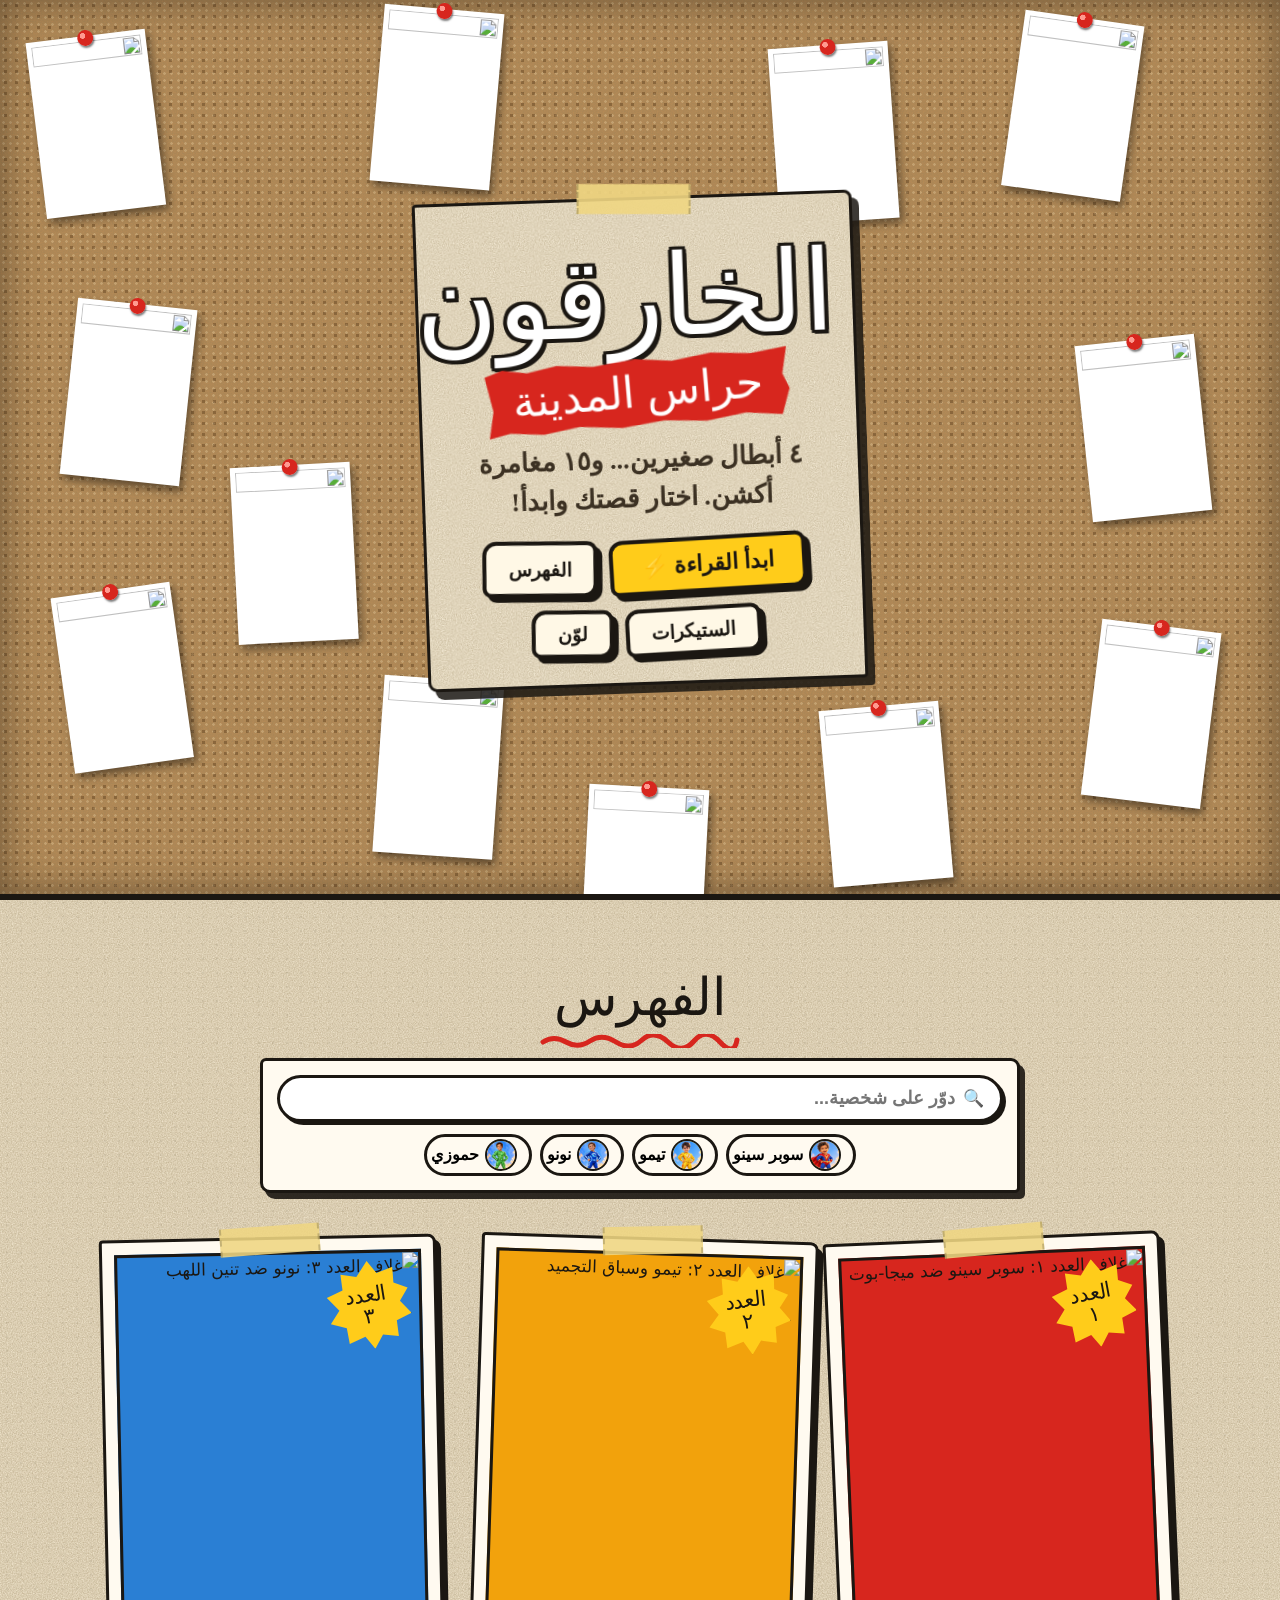
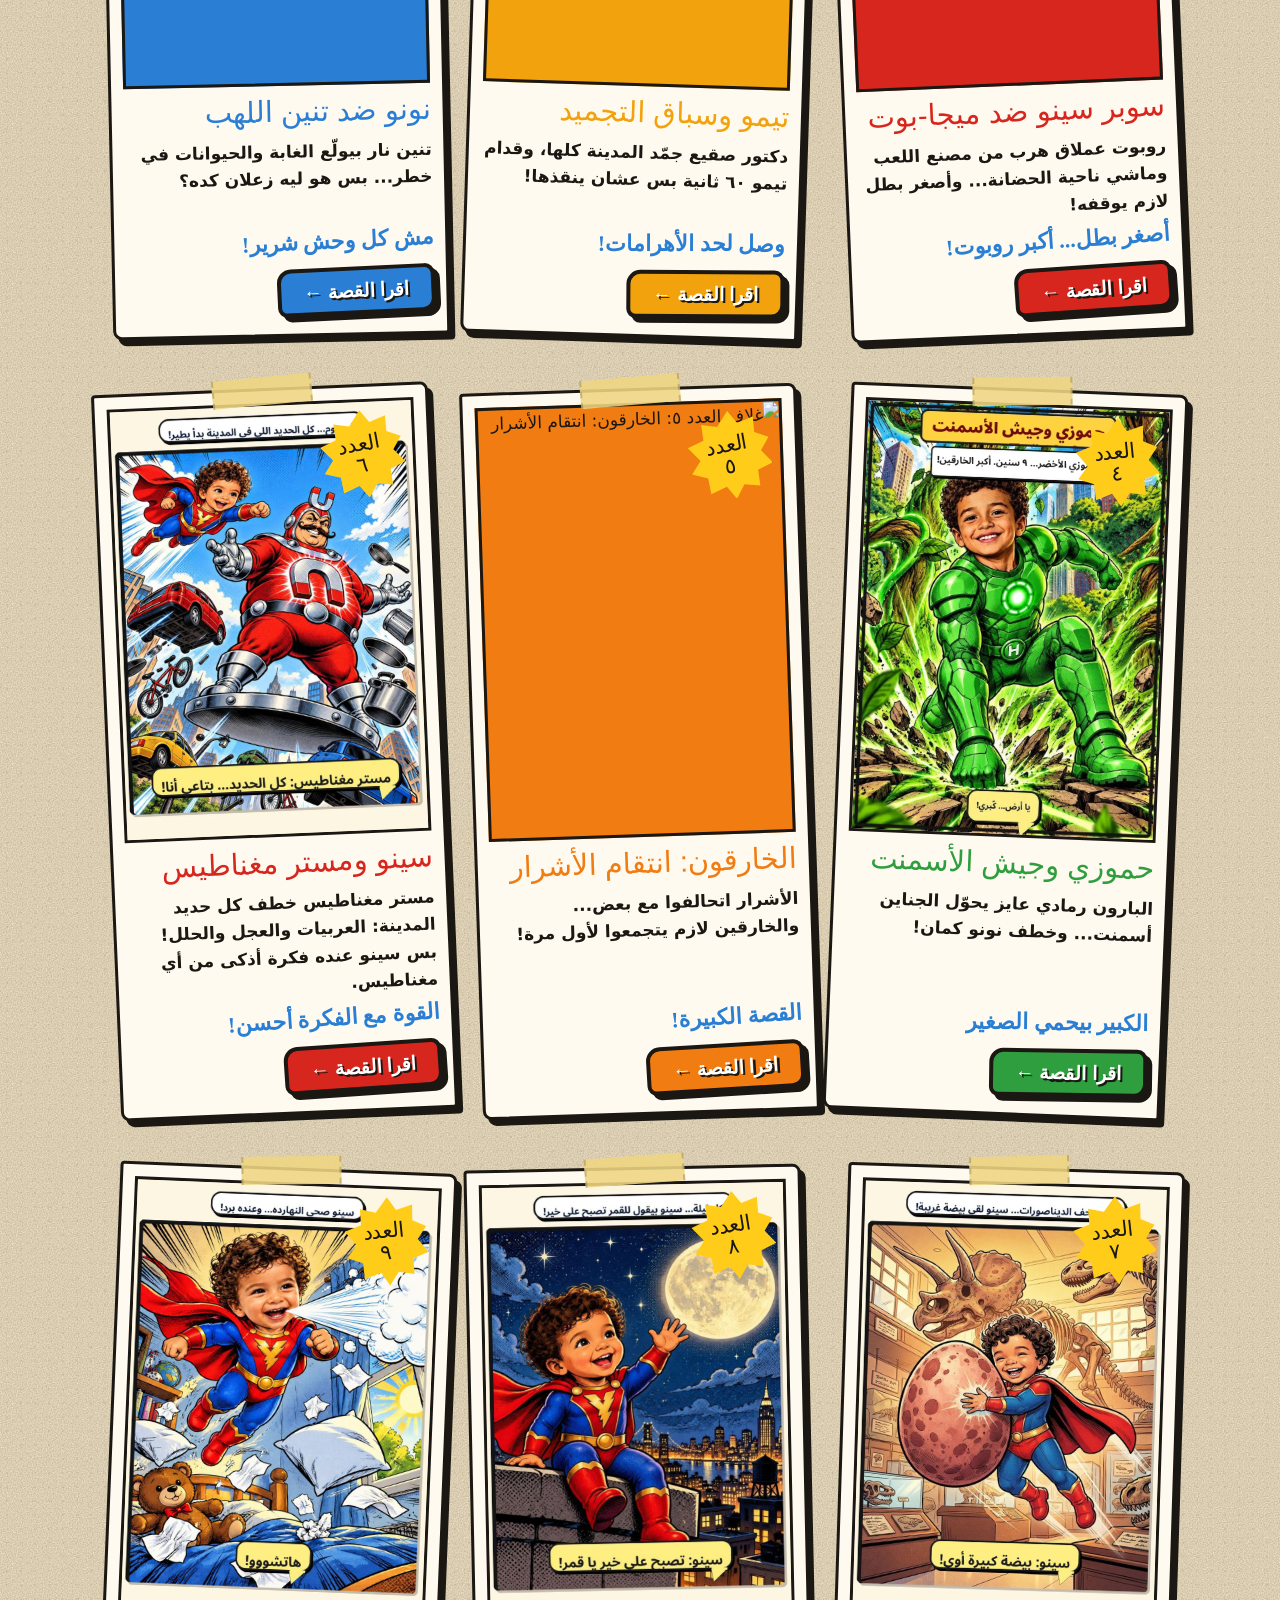
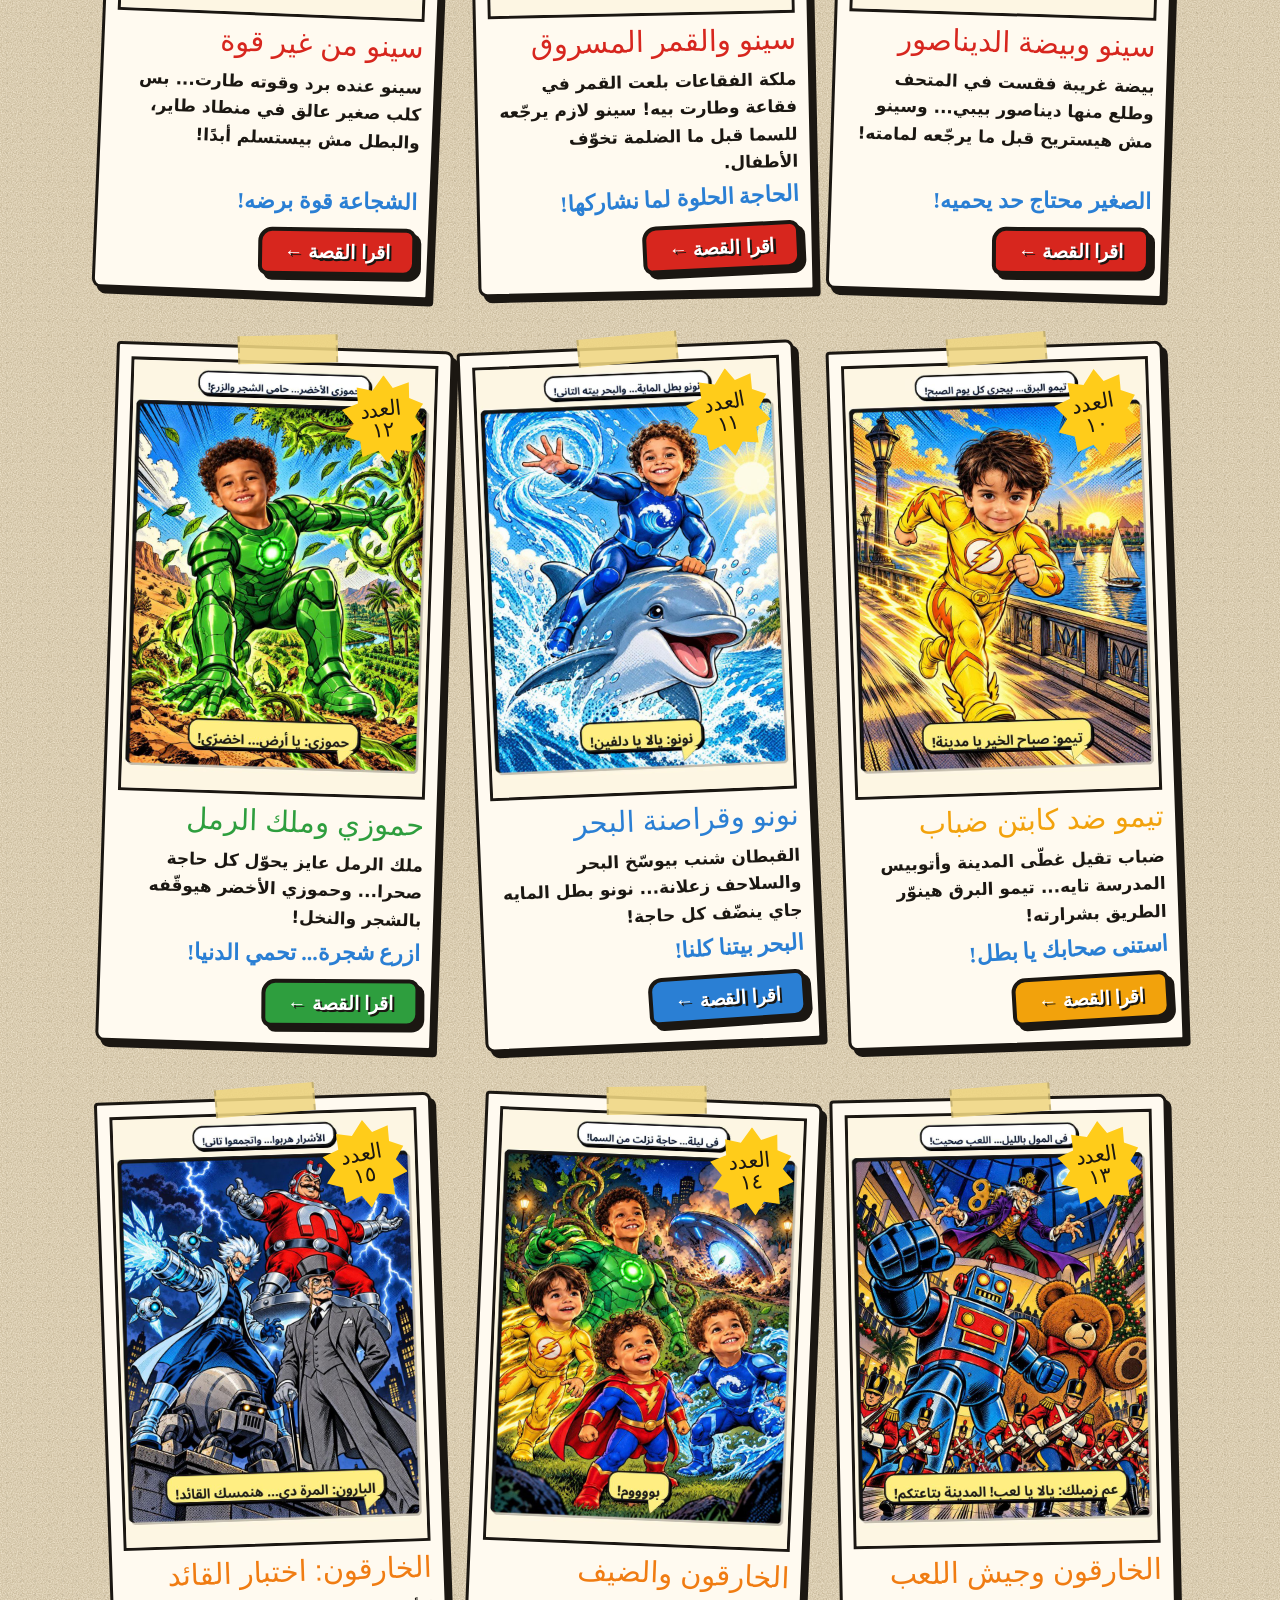
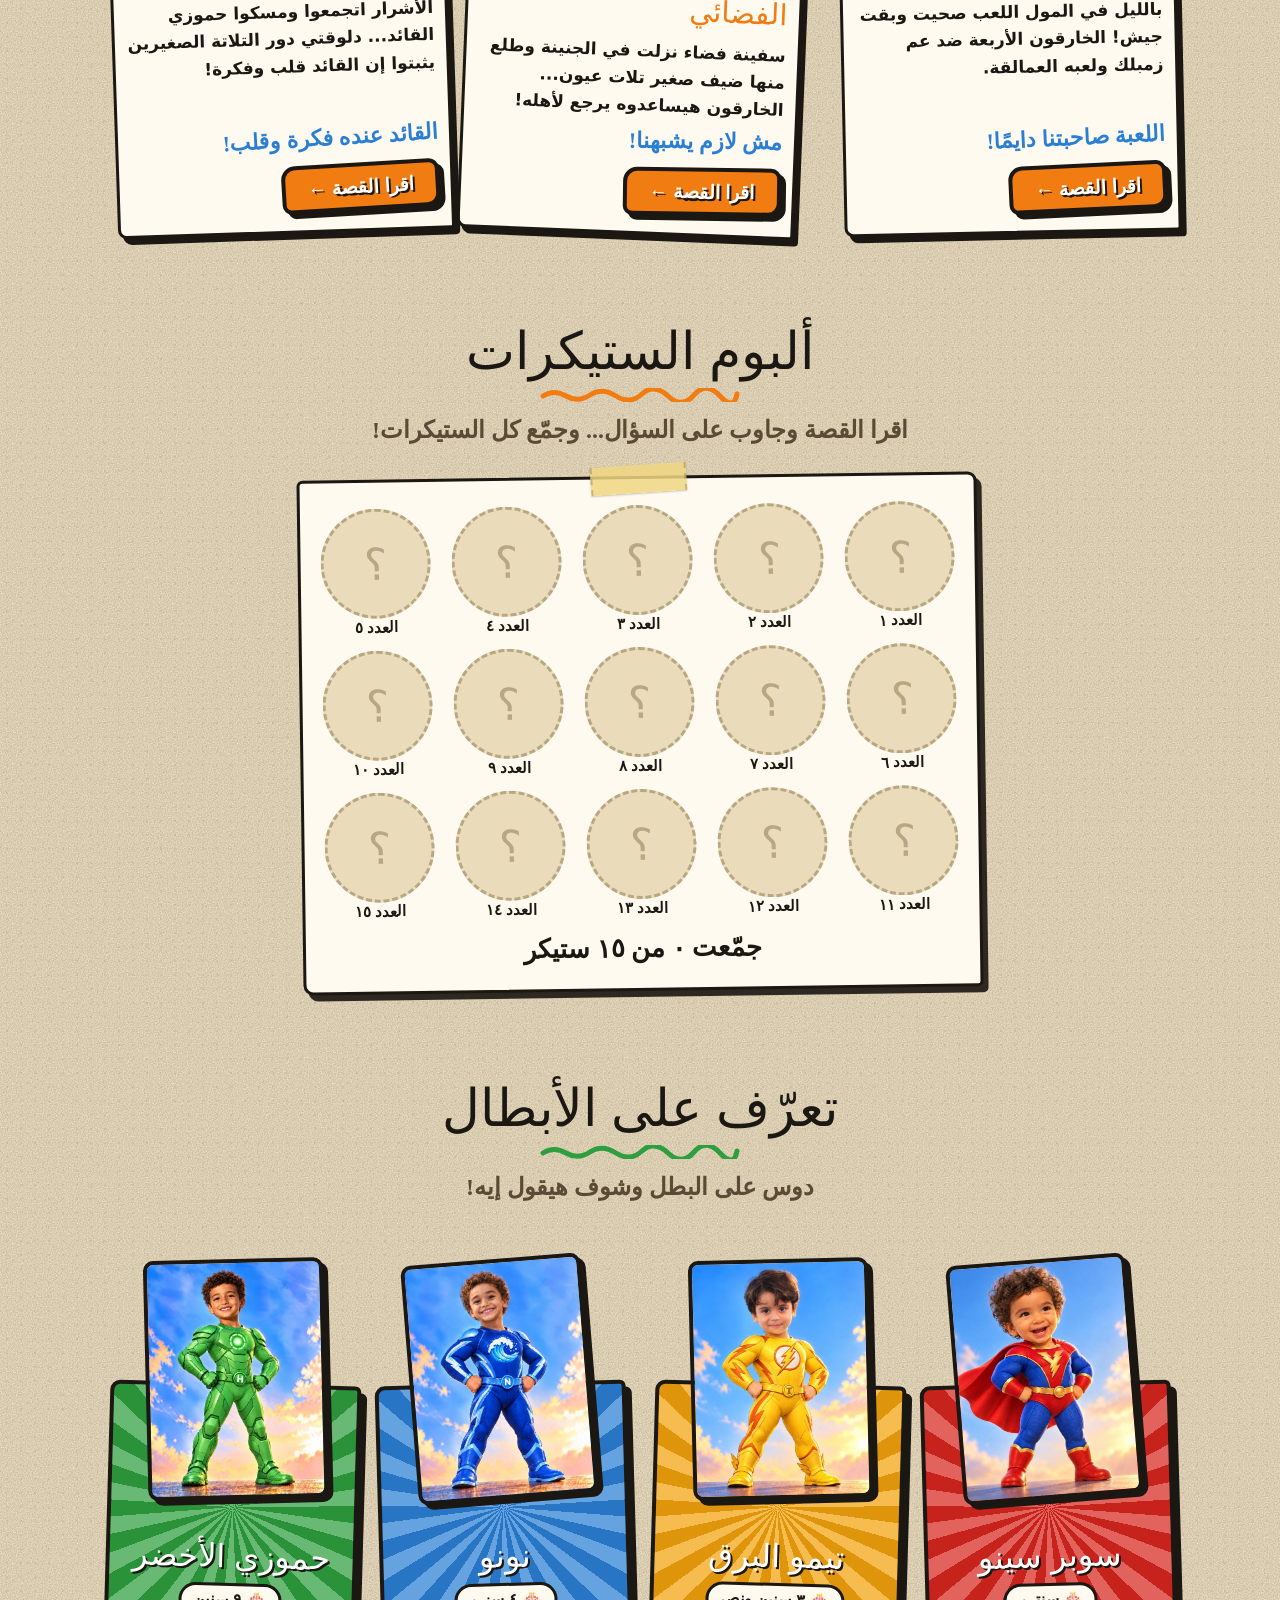
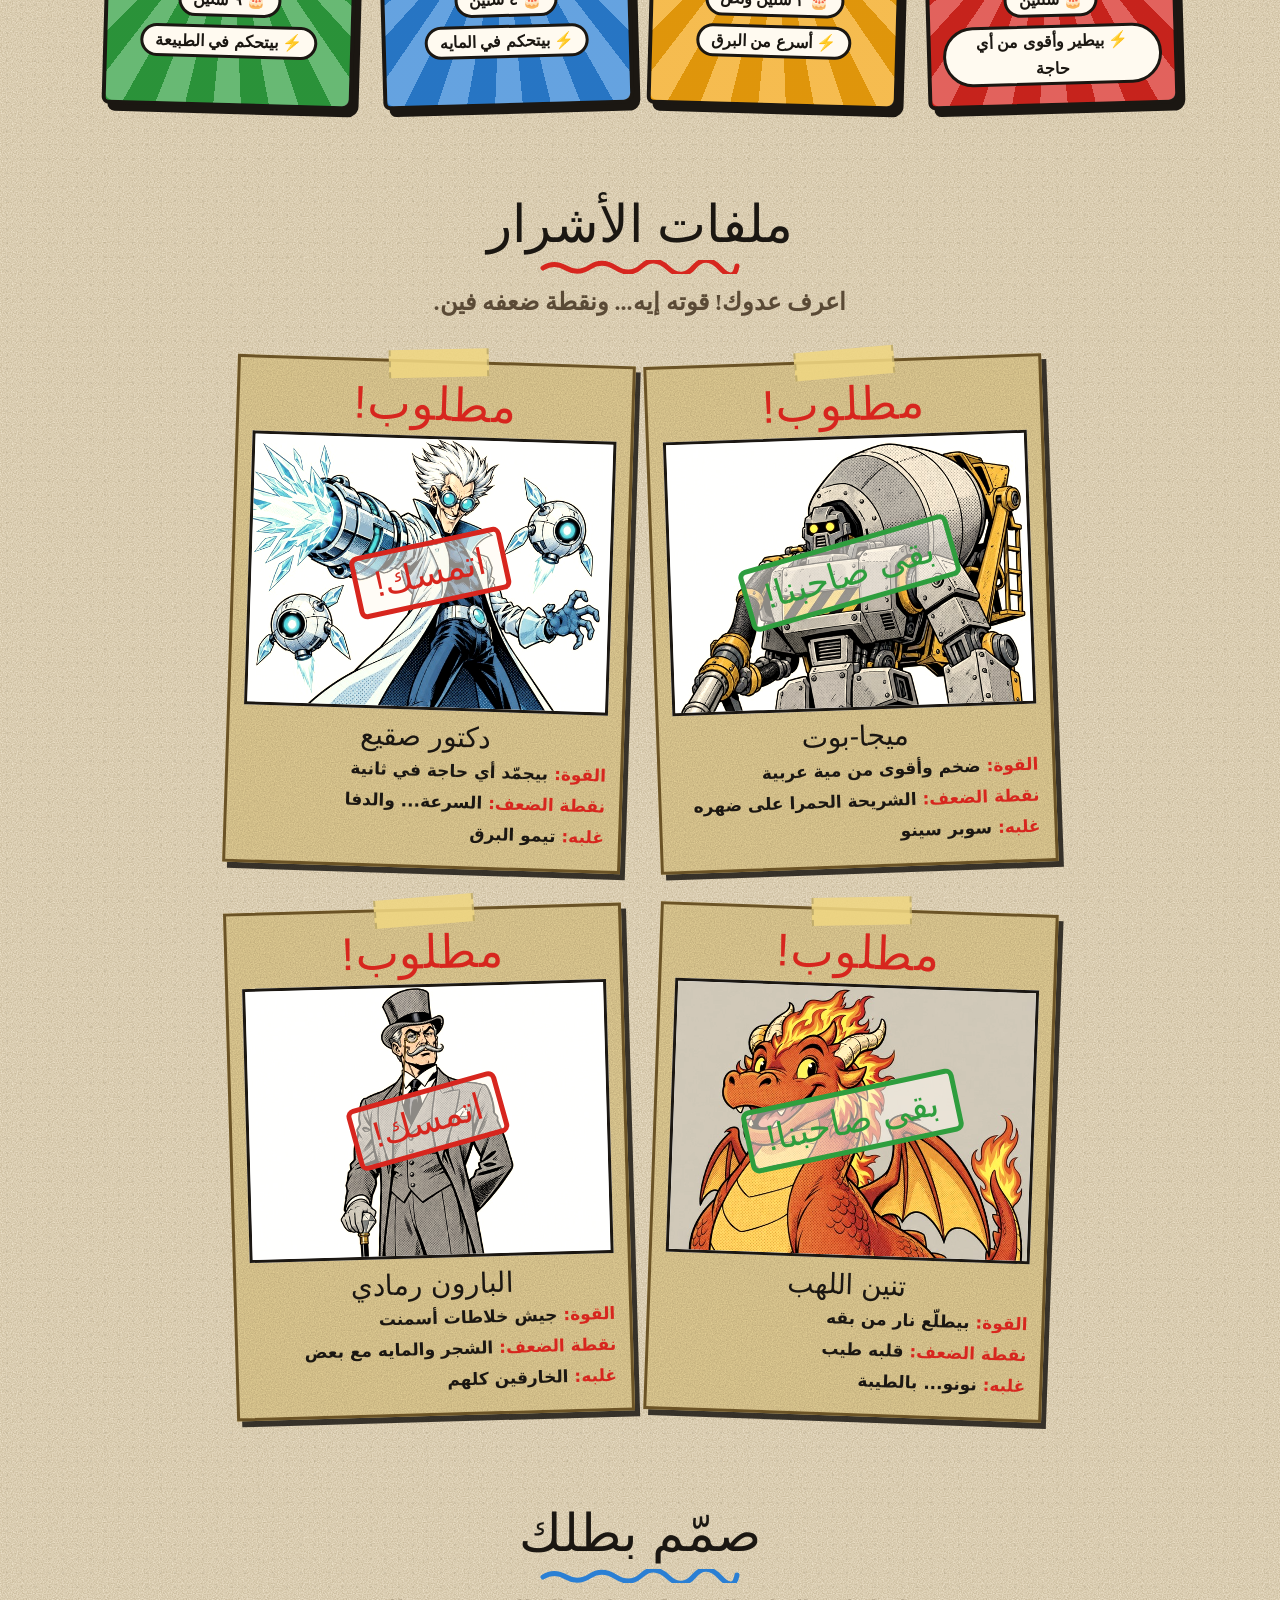
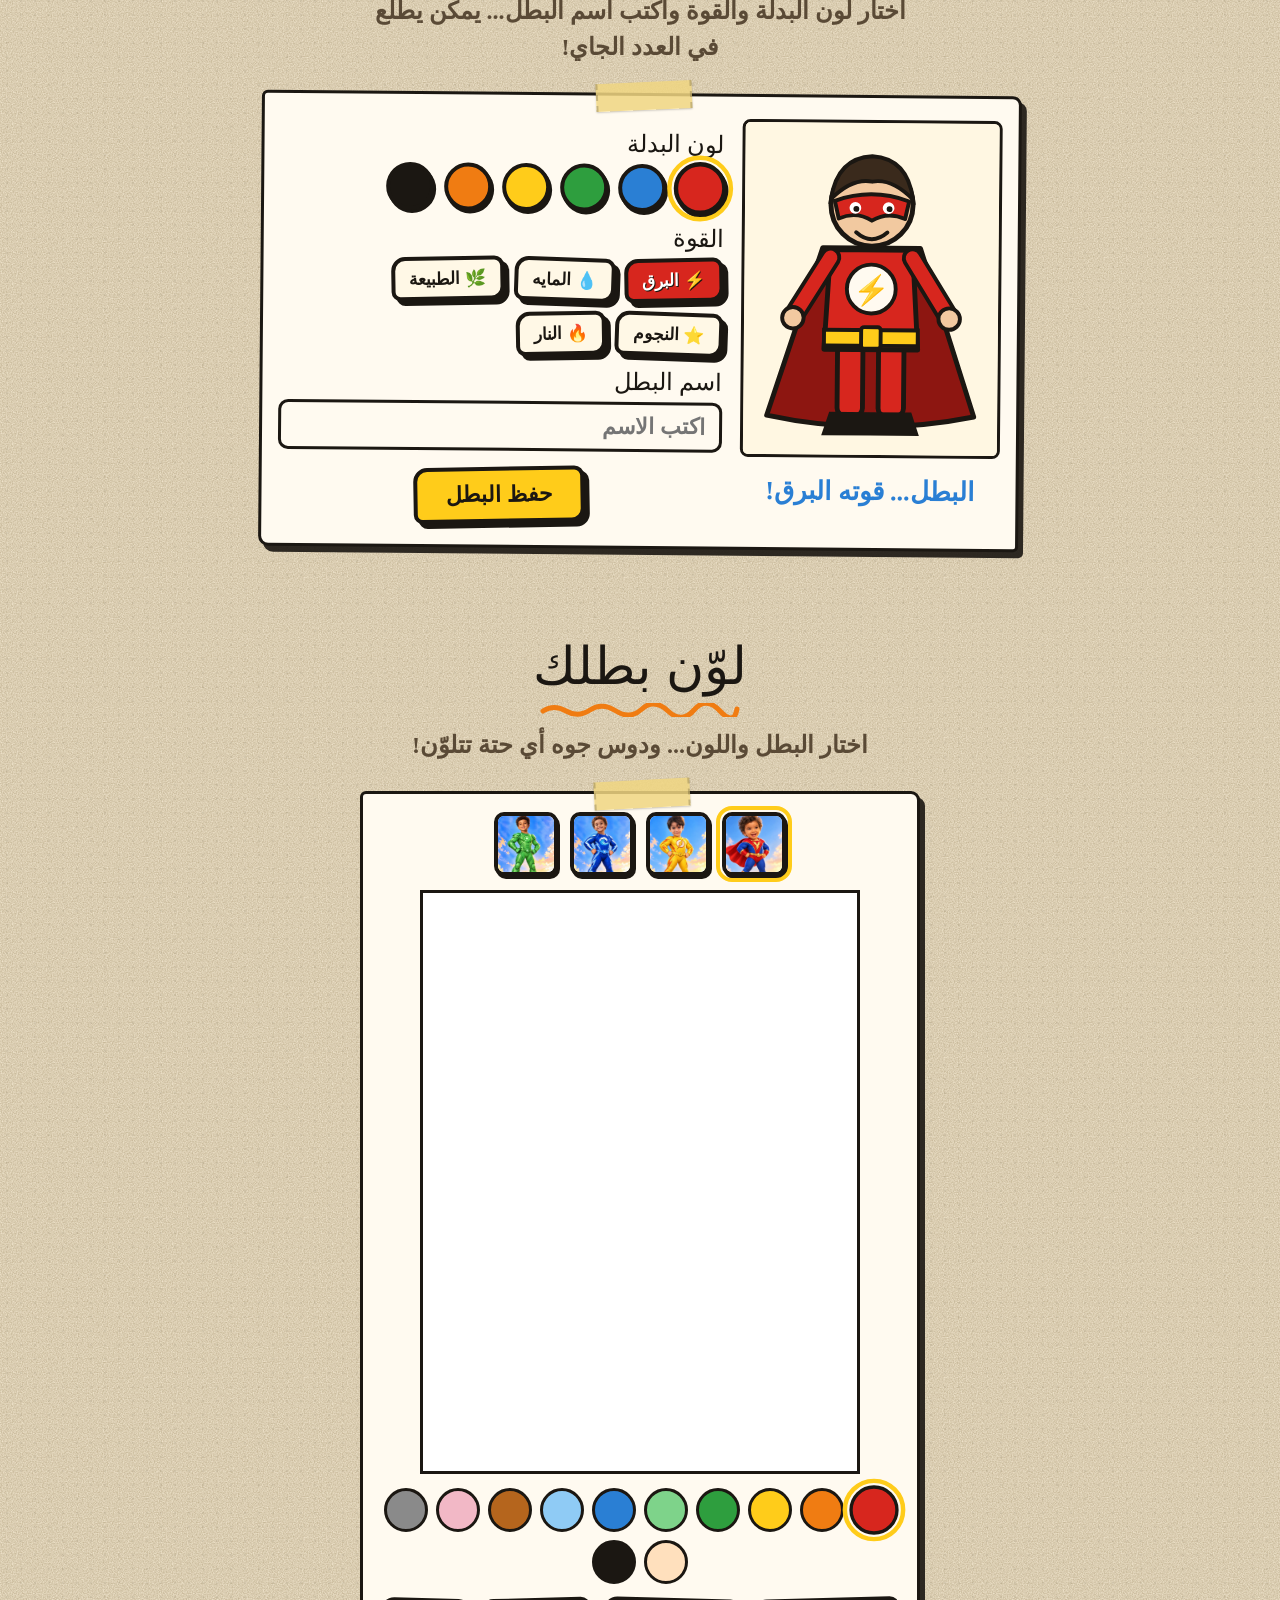
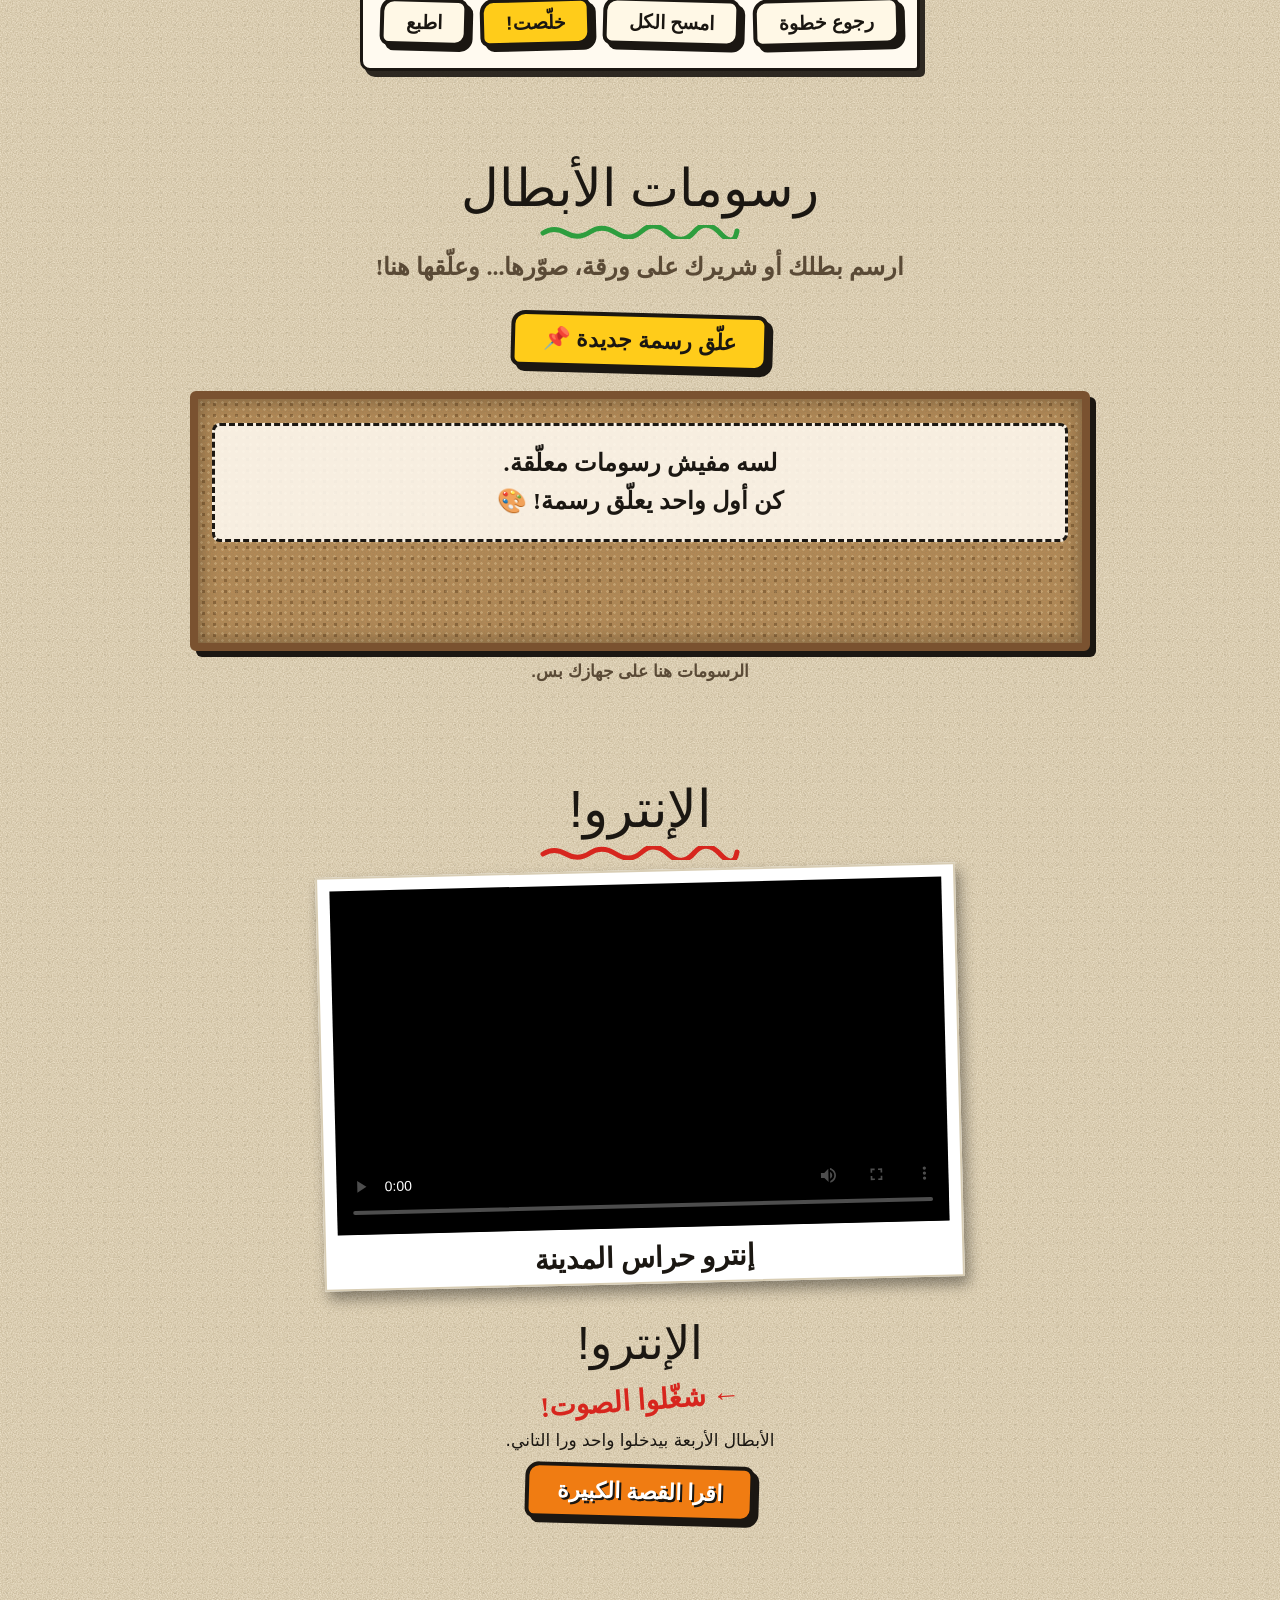
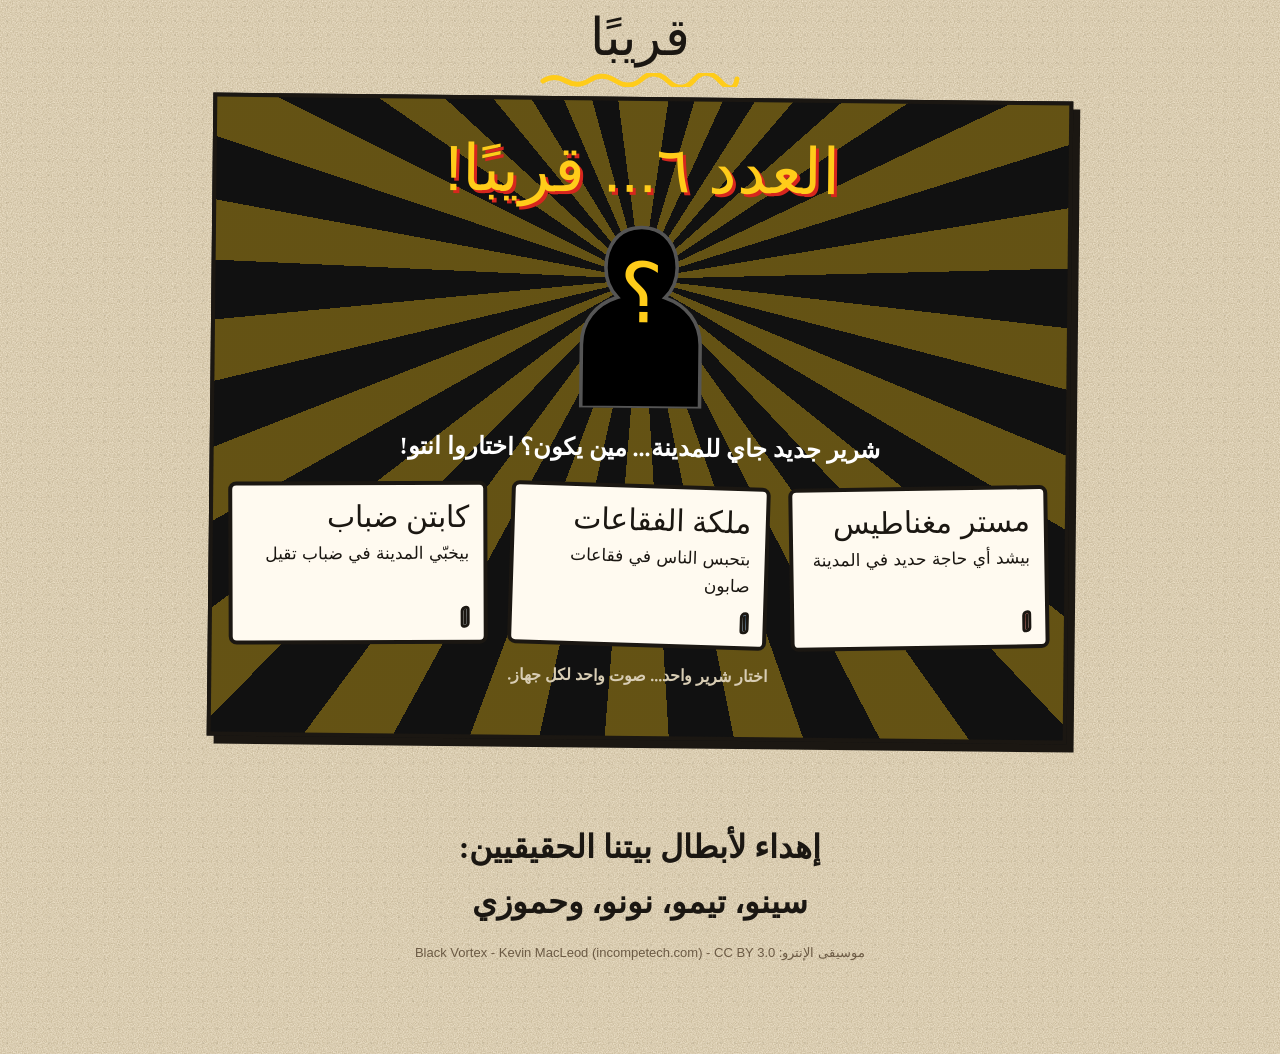
==== commit 67279071: "Add stories 6-15 and hero character filter" ====
--- a/index.html
+++ b/index.html
@@ -13,7 +13,7 @@
 <meta name="mobile-web-app-capable" content="yes">
 <meta name="apple-mobile-web-app-title" content="الخارقون">
 <meta property="og:title" content="الخارقون — حراس المدينة">
-<meta property="og:description" content="٤ أبطال صغيرين... و٥ مغامرات أكشن. اختار قصتك وابدأ!">
+<meta property="og:description" content="٤ أبطال صغيرين... و١٥ مغامرة أكشن. اختار قصتك وابدأ!">
 <meta property="og:image" content="/assets/poster.jpg">
 <link rel="stylesheet" href="/assets/fonts/fonts.css">
 <link rel="stylesheet" href="/style.css">
--- a/style.css
+++ b/style.css
@@ -247,3 +247,14 @@
 .intro-snd{position:absolute;left:50%;bottom:18%;transform:translateX(-50%);z-index:2;font:800 22px Cairo,sans-serif;color:#111;background:#ffd60a;border:4px solid #000;border-radius:18px;padding:14px 24px;white-space:nowrap;box-shadow:0 5px 0 #000;cursor:pointer;animation:isn 1s ease-in-out infinite alternate}
 .intro-snd span{margin-inline-start:10px}
 @keyframes isn{to{transform:translateX(-50%) scale(1.08)}}
+
+.fbar { max-width: 760px; margin: 0 auto 30px; padding: 14px; display: flex; flex-direction: column; gap: 12px; }
+.fsearch { display: flex; align-items: center; gap: 8px; background: #fff; border: 3px solid var(--ink); border-radius: 999px; padding: 4px 16px; box-shadow: 3px 3px 0 var(--ink); }
+.fsearch input { flex: 1; min-width: 0; border: 0; outline: 0; background: transparent; font: 700 18px 'Cairo', sans-serif; padding: 6px 0; }
+.fchips { display: flex; flex-wrap: wrap; gap: 8px; justify-content: center; }
+.fchip { display: inline-flex; align-items: center; gap: 6px; background: #fffaf0; border: 3px solid var(--ink); border-radius: 999px; padding: 2px 12px 2px 4px; font: 700 16px 'Cairo', sans-serif; cursor: pointer; }
+.fchip img, .fchip i { display: inline-block; line-height: 28px; width: 32px; height: 32px; border-radius: 50%; object-fit: cover; object-position: top; border: 2px solid var(--ink); font-style: normal; text-align: center; background: var(--yellow); }
+.fchip.on { background: var(--yellow); box-shadow: 3px 3px 0 var(--ink); }
+.fcount { text-align: center; font-weight: 700; min-height: 1em; }
+.fempty { text-align: center; font: 400 24px 'Lalezar', sans-serif; }
+.card[hidden] { display: none; }
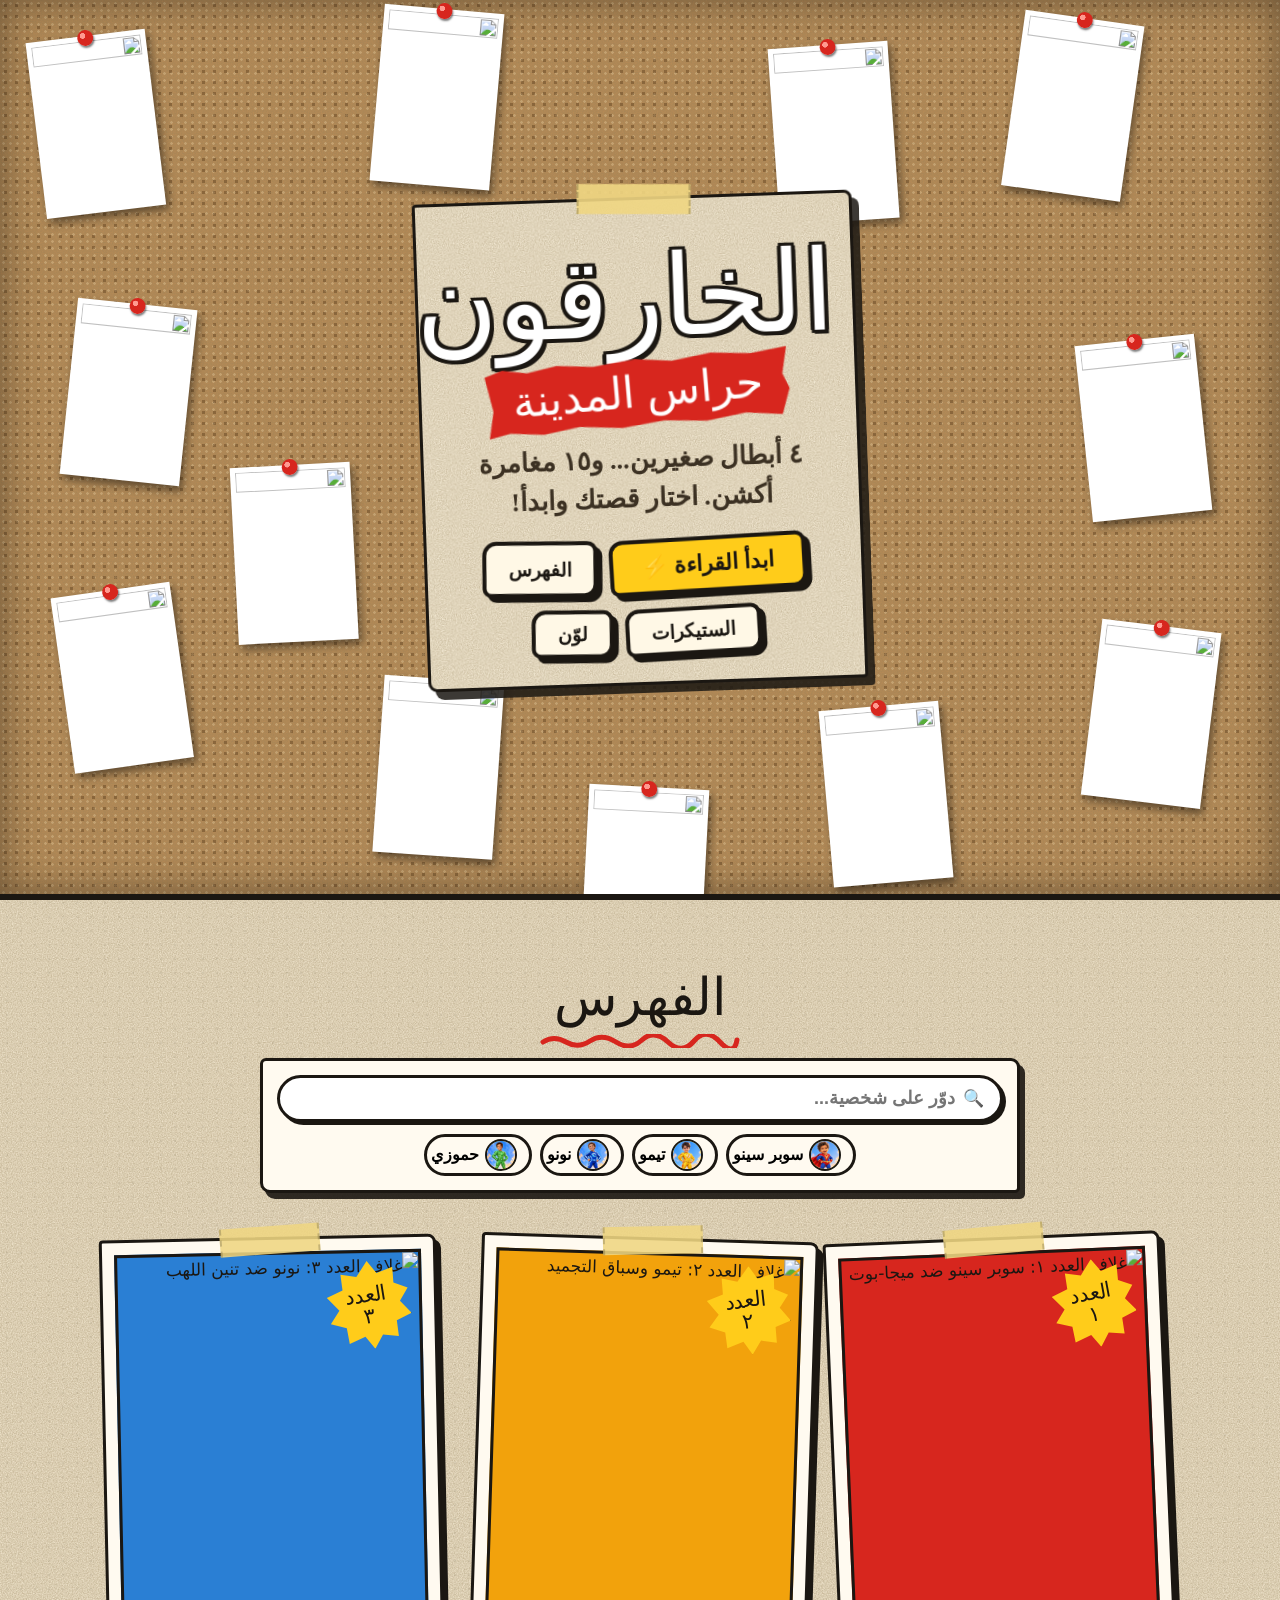
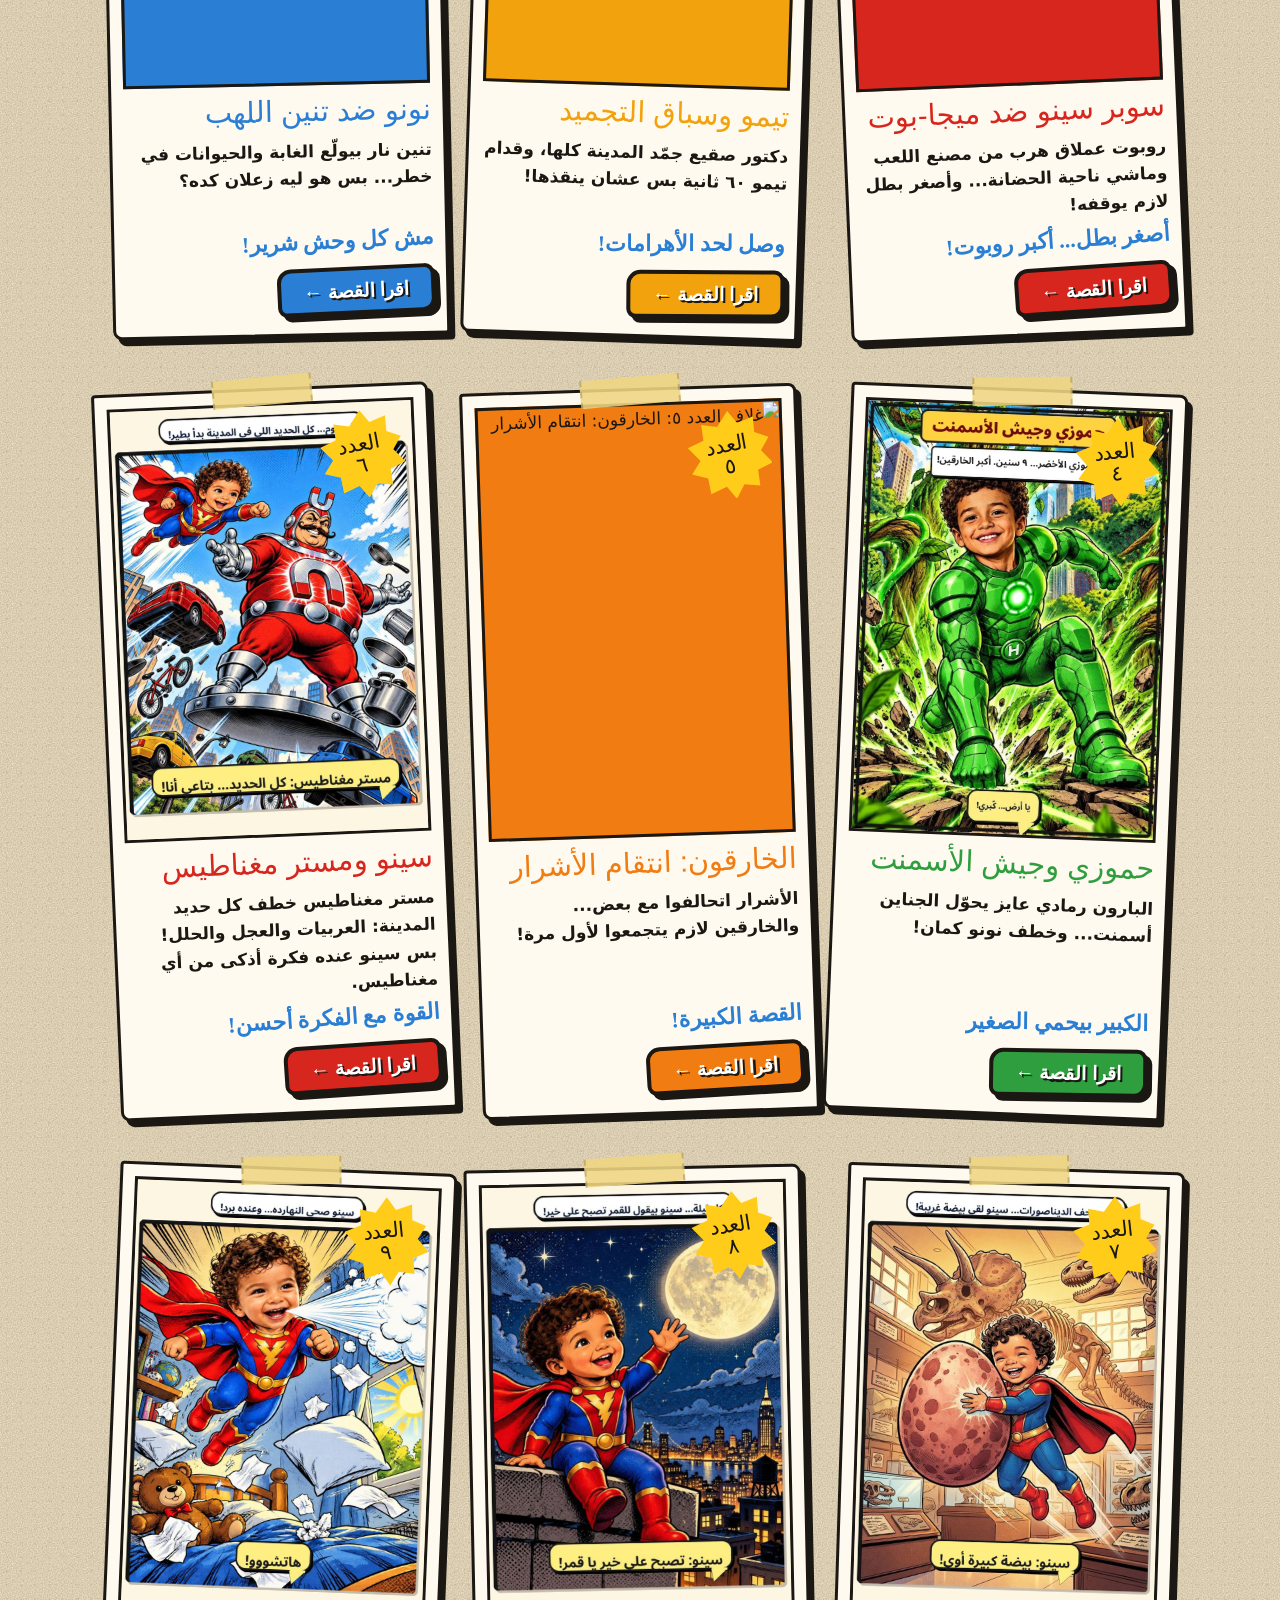
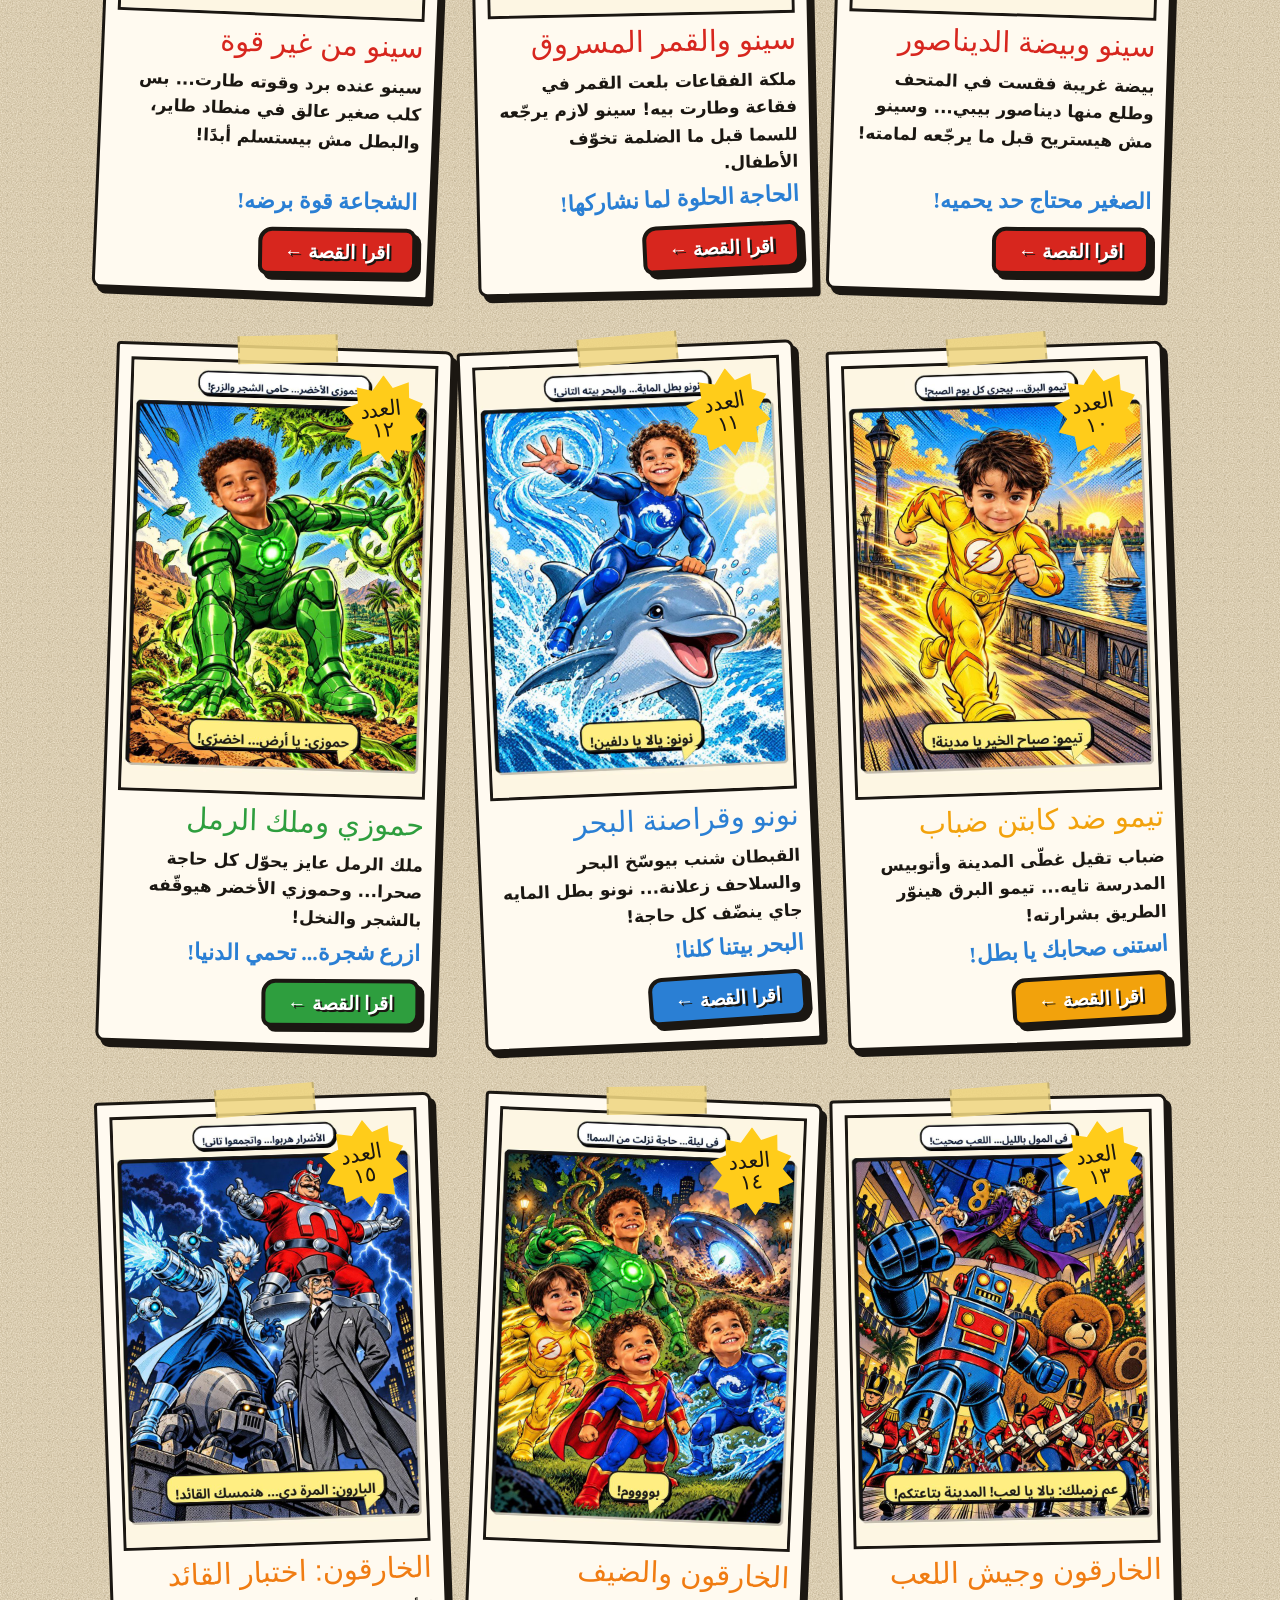
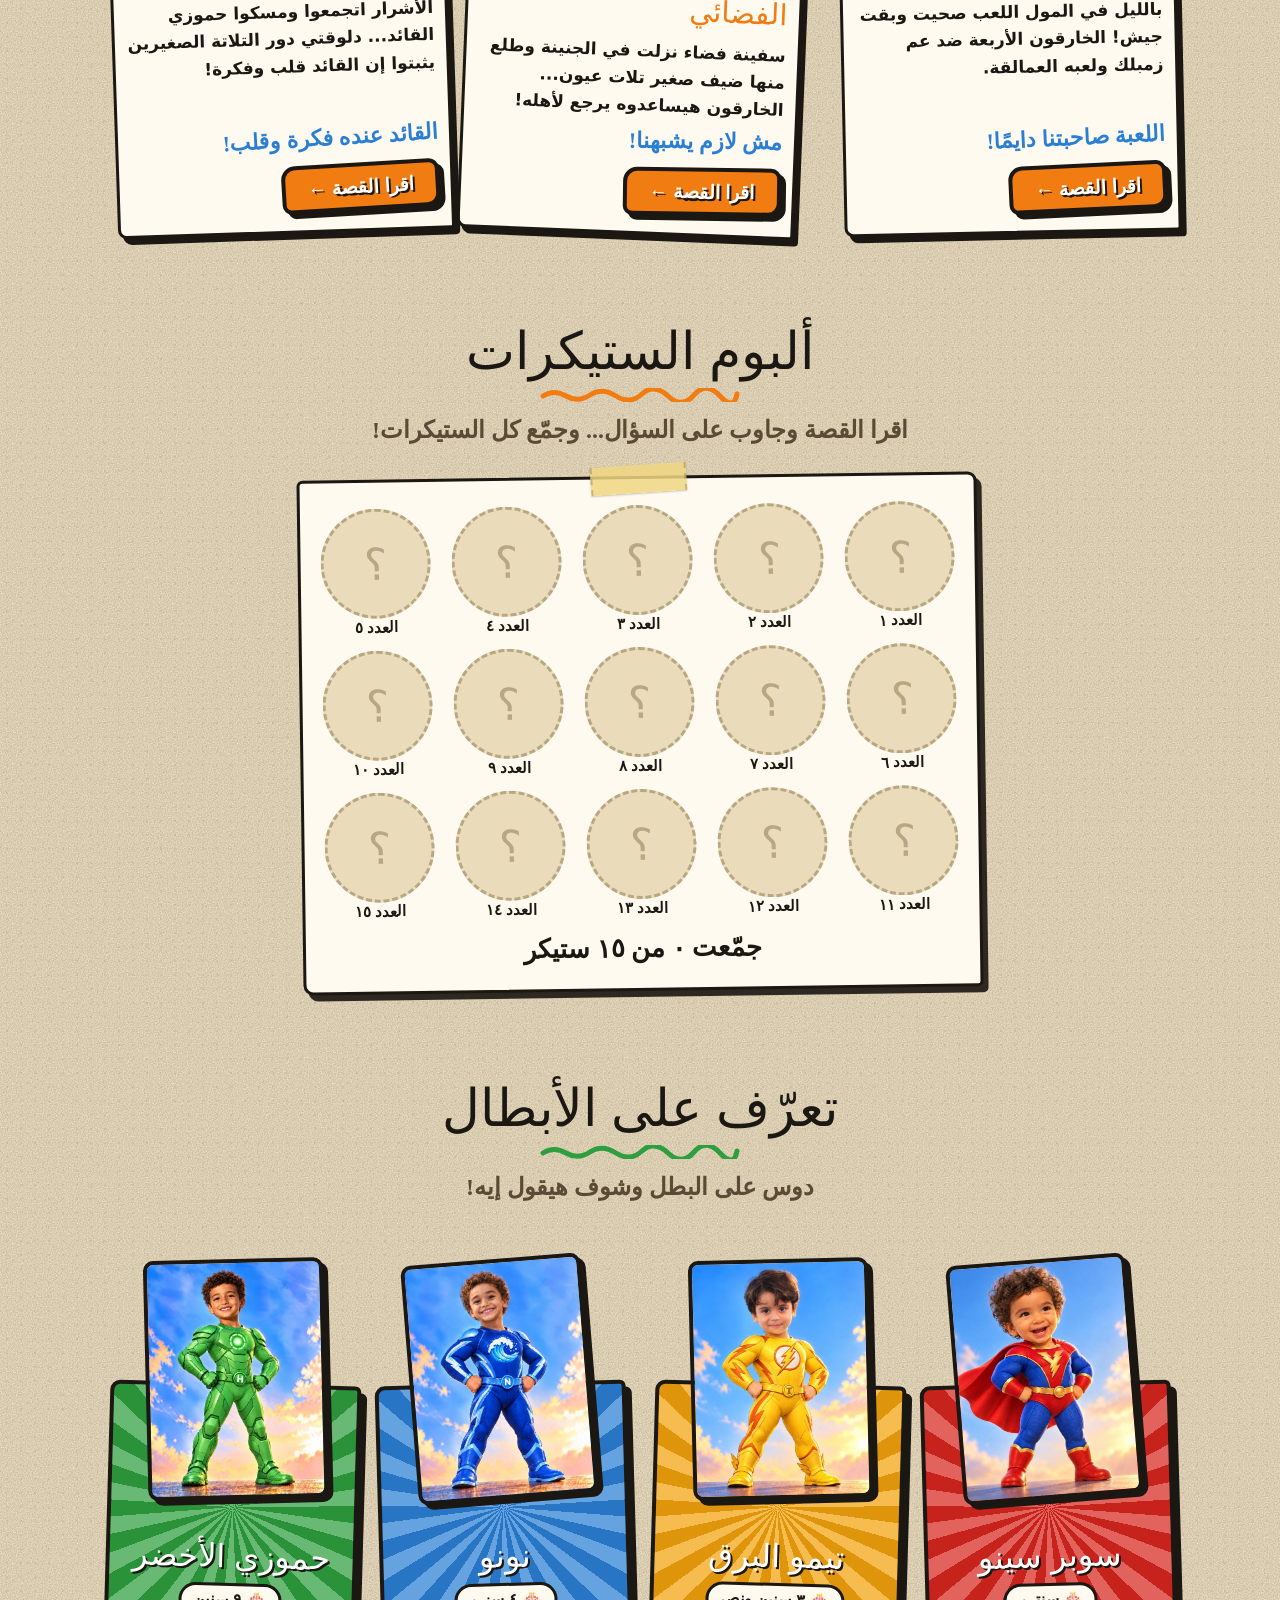
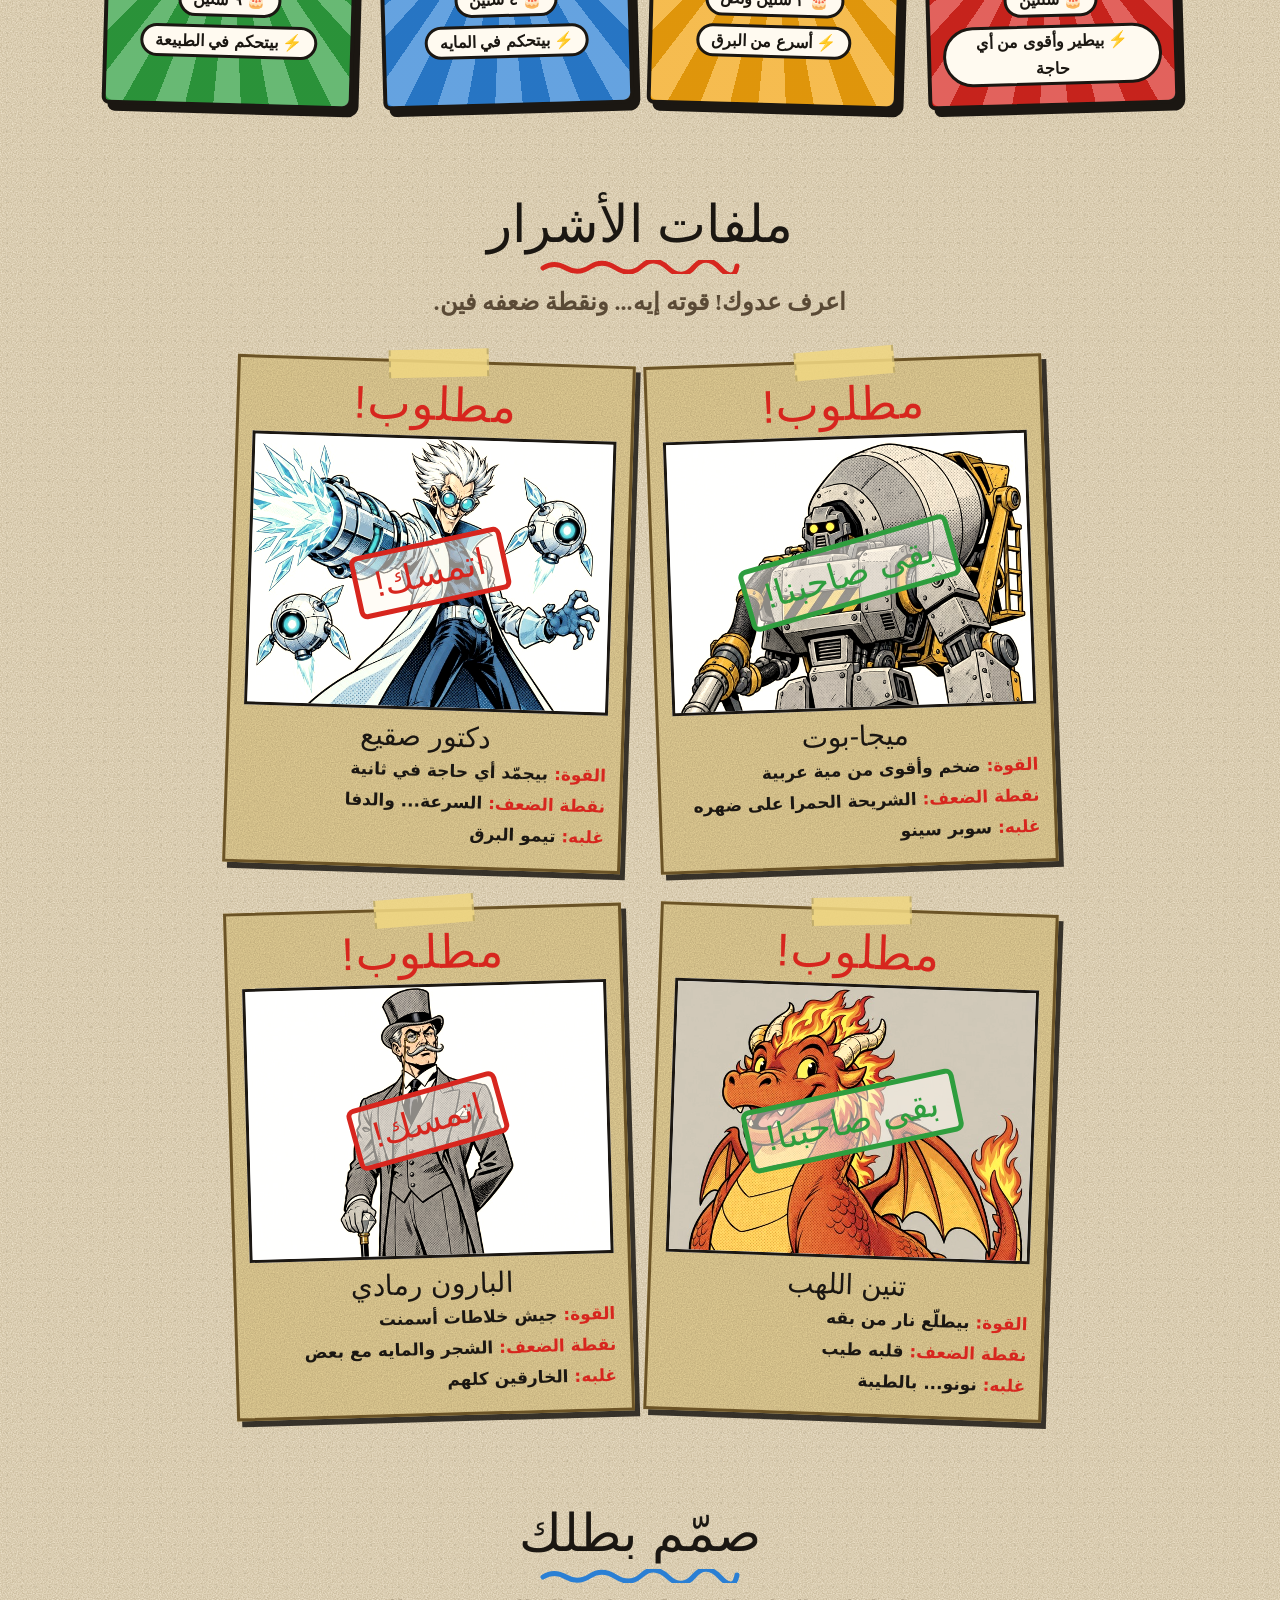
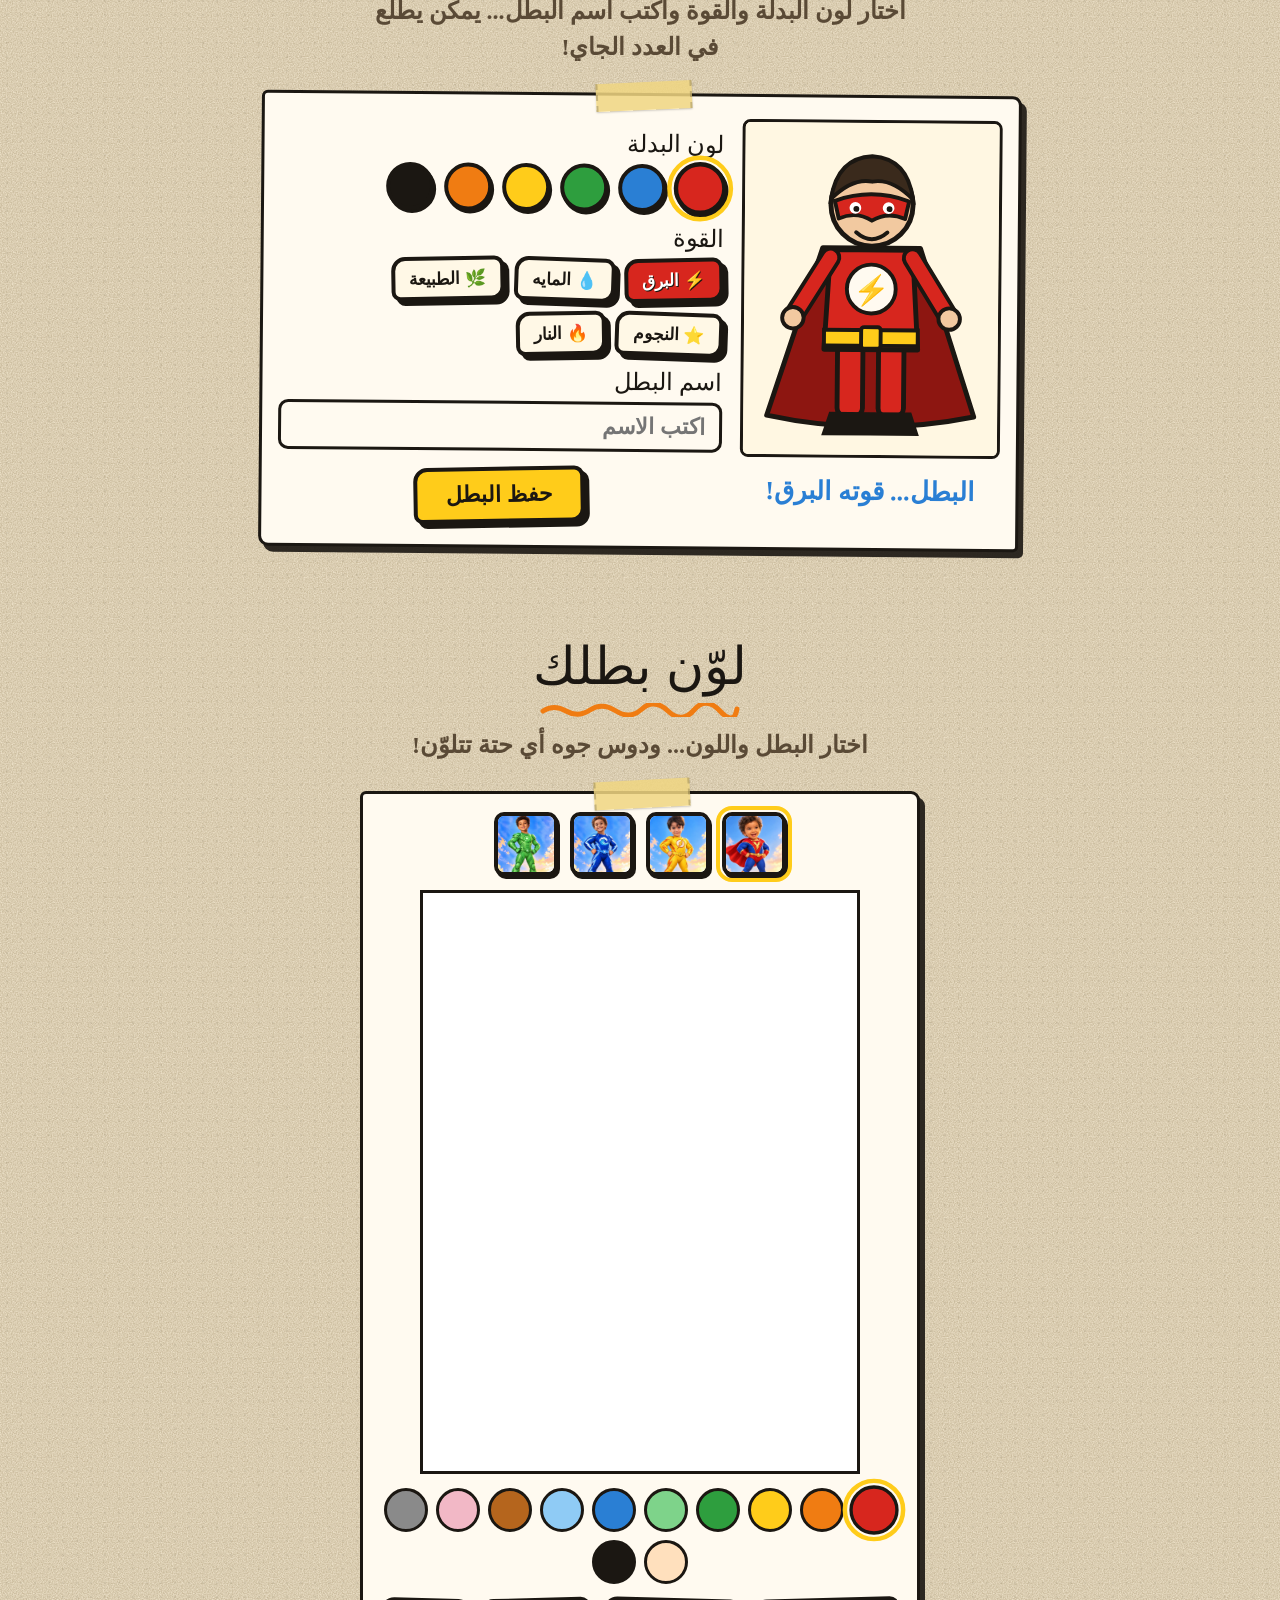
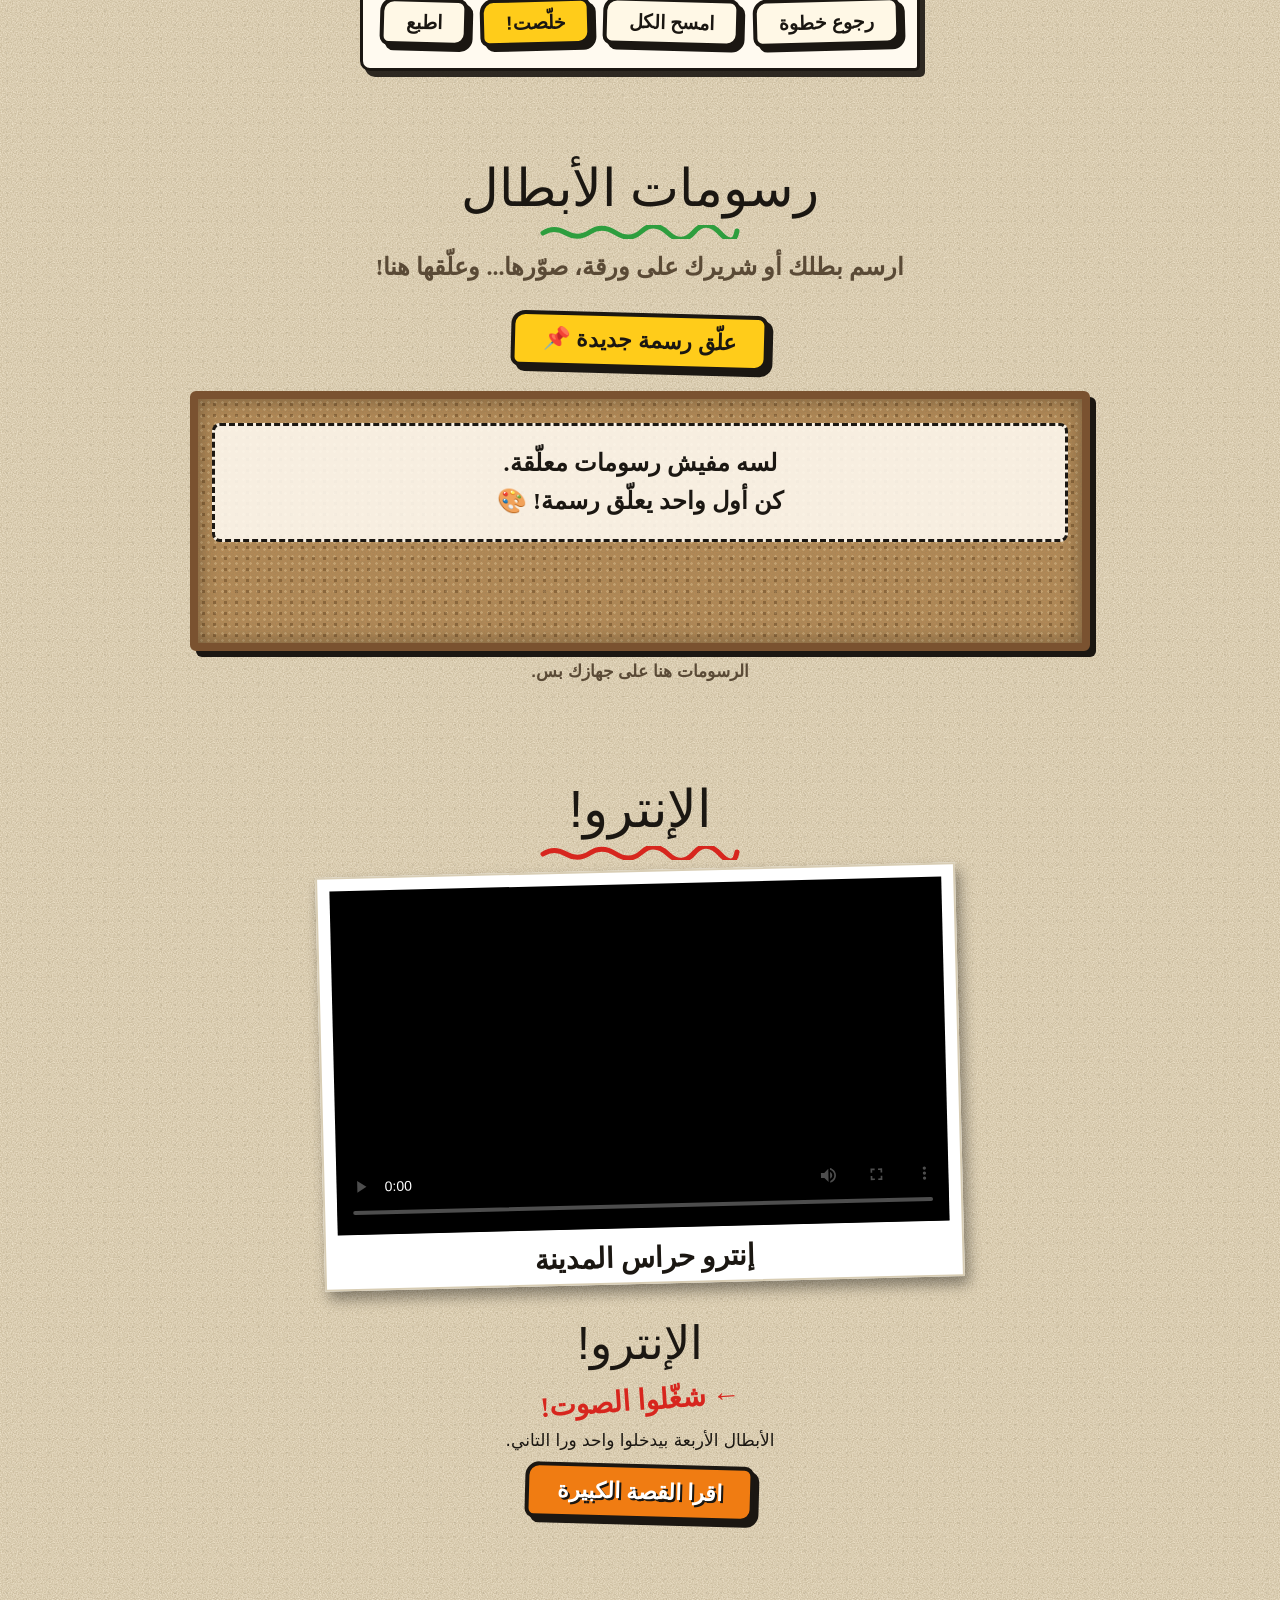
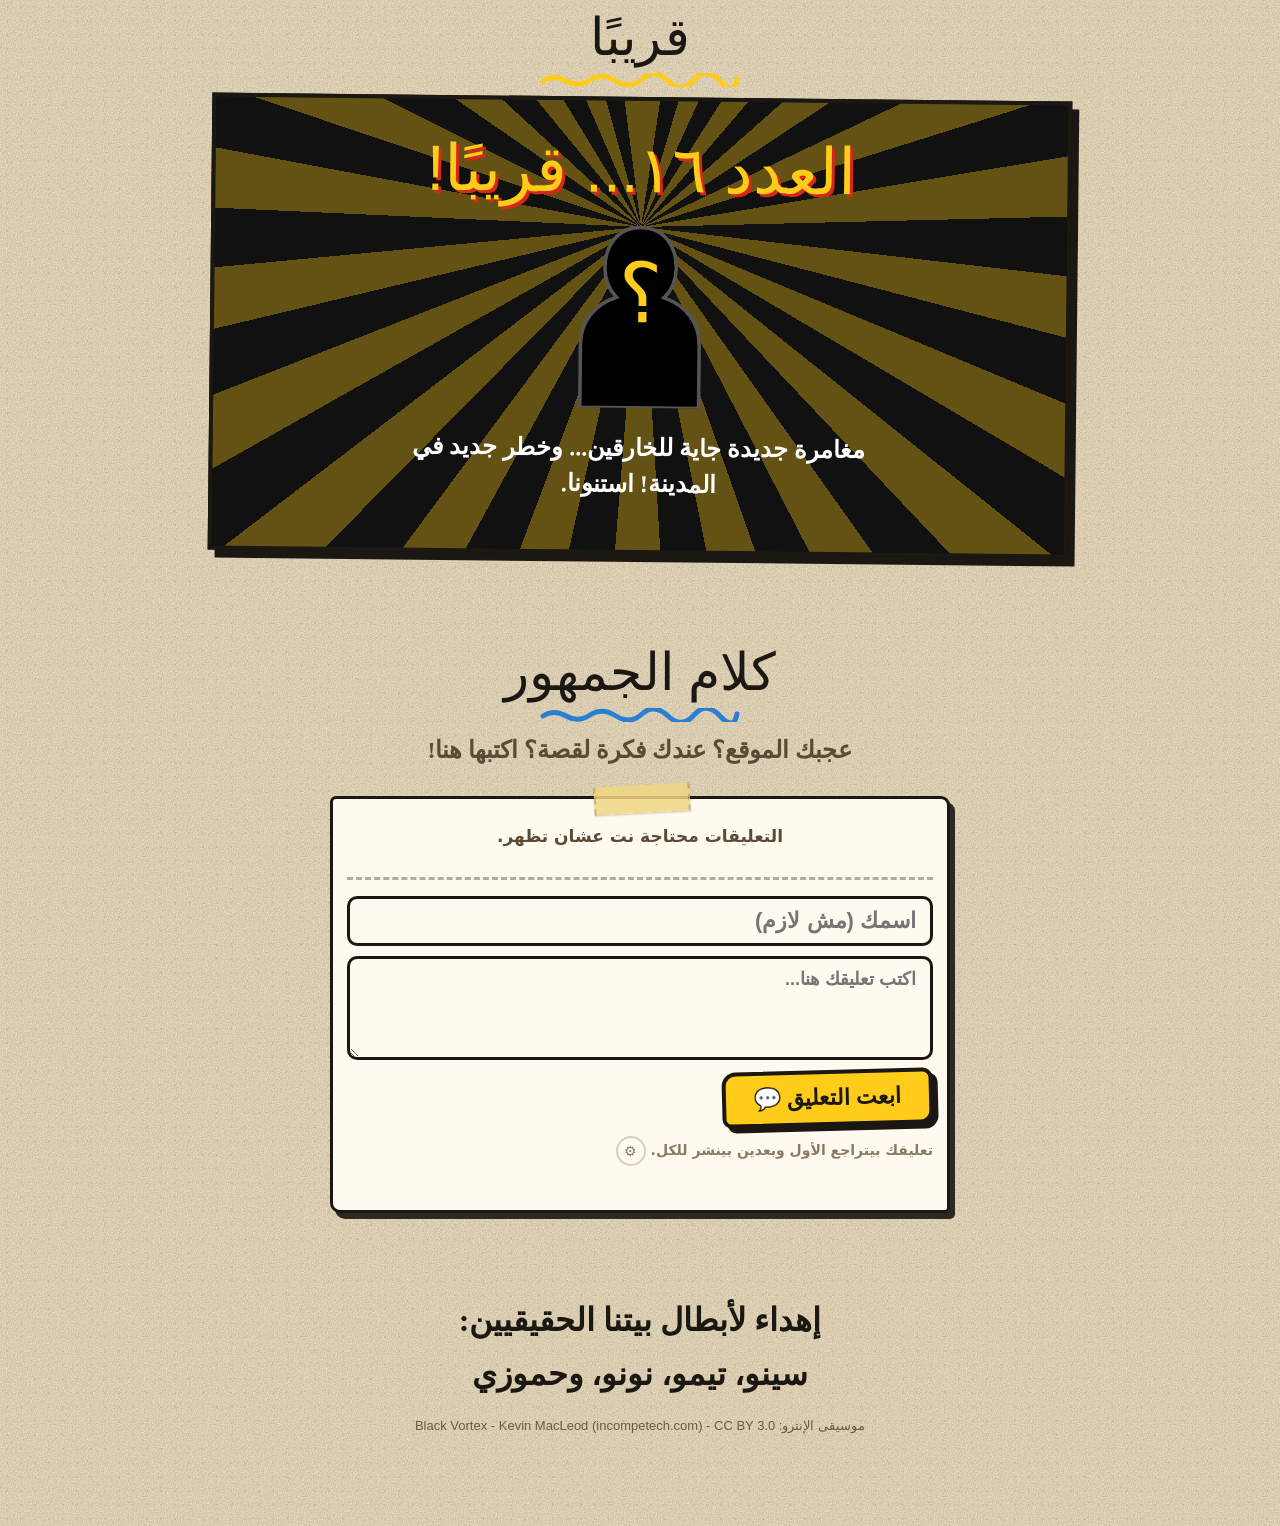
==== commit 719fb5d9: "Audience comments: per-story + general, moderated (hold for approval)" ====
--- a/index.html
+++ b/index.html
@@ -17,6 +17,7 @@
 <meta property="og:image" content="/assets/poster.jpg">
 <link rel="stylesheet" href="/assets/fonts/fonts.css">
 <link rel="stylesheet" href="/style.css">
+<link rel="stylesheet" href="/comments.css">
 </head>
 <body>
 <div id="loading" class="sticker-load">بنجهّز القصص...</div>
@@ -27,6 +28,7 @@
 <noscript><p style="padding:20px;font:20px sans-serif">الموقع محتاج JavaScript عشان يشتغل.</p></noscript>
 <script src="/config.js"></script>
 <script src="/app.js"></script>
+<script src="/comments.js"></script>
 <script src="/cert.js"></script>
 </body>
 </html>
--- a/comments.css
+++ b/comments.css
@@ -0,0 +1,30 @@
+/* تعليقات الجمهور — comments section styles */
+.cmts-sec h2 { text-align: center; font-size: clamp(34px, 9vw, 52px); line-height: 1.3; color: var(--ink); }
+.cmts { max-width: 620px; margin: 0 auto; padding: 18px 14px 14px; position: relative; }
+.cmts-list { display: flex; flex-direction: column; gap: 12px; margin-bottom: 20px; }
+.cmts-stat { text-align: center; font-weight: 700; color: #5a4a36; margin: 6px 0; }
+.cmt { background: #fff; border: 3px solid var(--ink); border-radius: 16px 16px 16px 4px; padding: 10px 14px; box-shadow: 3px 4px 0 rgba(27,23,18,.8); position: relative; }
+.cmt:nth-child(even) { border-radius: 16px 16px 4px 16px; transform: rotate(.6deg); }
+.cmt:nth-child(odd) { transform: rotate(-.5deg); }
+.cmt.pending { background: #fff6d8; border-style: dashed; }
+.cmt-h { display: flex; align-items: baseline; gap: 8px; }
+.cmt-h b { color: var(--red); font-size: 18px; }
+.cmt-w { color: #8a7a63; font-size: 13px; font-weight: 700; }
+.cmt-b { margin: 4px 0 0; font-size: 17px; line-height: 1.7; word-break: break-word; }
+.cmt-src { font-size: 13px; font-weight: 900; color: #2a7fd4; margin: 8px 0 -6px; }
+.cmt-adm { display: flex; gap: 8px; margin-top: 8px; }
+.cmt-adm .btn { min-height: 40px; padding: 2px 14px; font-size: 15px; }
+.cmts-form { display: flex; flex-direction: column; gap: 10px; border-top: 3px dashed rgba(27,23,18,.35); padding-top: 16px; }
+.cmts-form textarea.field { resize: vertical; min-height: 84px; font-size: 18px; line-height: 1.6; }
+.cmts-form .btn { align-self: flex-start; }
+.cmts-note { margin: 0; font-size: 14px; font-weight: 700; color: #8a7a63; }
+.cmts-msg { margin: 0; font-size: 15px; font-weight: 900; color: var(--red); min-height: 20px; }
+.cmt-gear { width: 30px; height: 30px; border-radius: 50%; border: 2px solid #b0a48c; background: transparent; font-size: 14px; line-height: 1; cursor: pointer; opacity: .5; vertical-align: middle; padding: 0; }
+.cmt-gear:hover, .cmt-gear:focus { opacity: 1; border-color: var(--ink); }
+.cmts-login[hidden], .cmts-pending[hidden] { display: none; }
+.cmts-login { display: flex; gap: 8px; align-items: center; margin-top: 12px; flex-wrap: wrap; }
+.cmts-login .field { flex: 1; min-width: 140px; min-height: 44px; font-size: 17px; }
+.cmts-login .btn { min-height: 44px; padding: 4px 16px; font-size: 16px; }
+.cmts-login .cmts-msg { width: 100%; }
+.cmts-pending { margin-top: 14px; border-top: 3px dashed rgba(27,23,18,.35); padding-top: 10px; display: flex; flex-direction: column; gap: 10px; }
+.cmts-pending h4 { margin: 0; color: var(--ink); font-size: 19px; }
